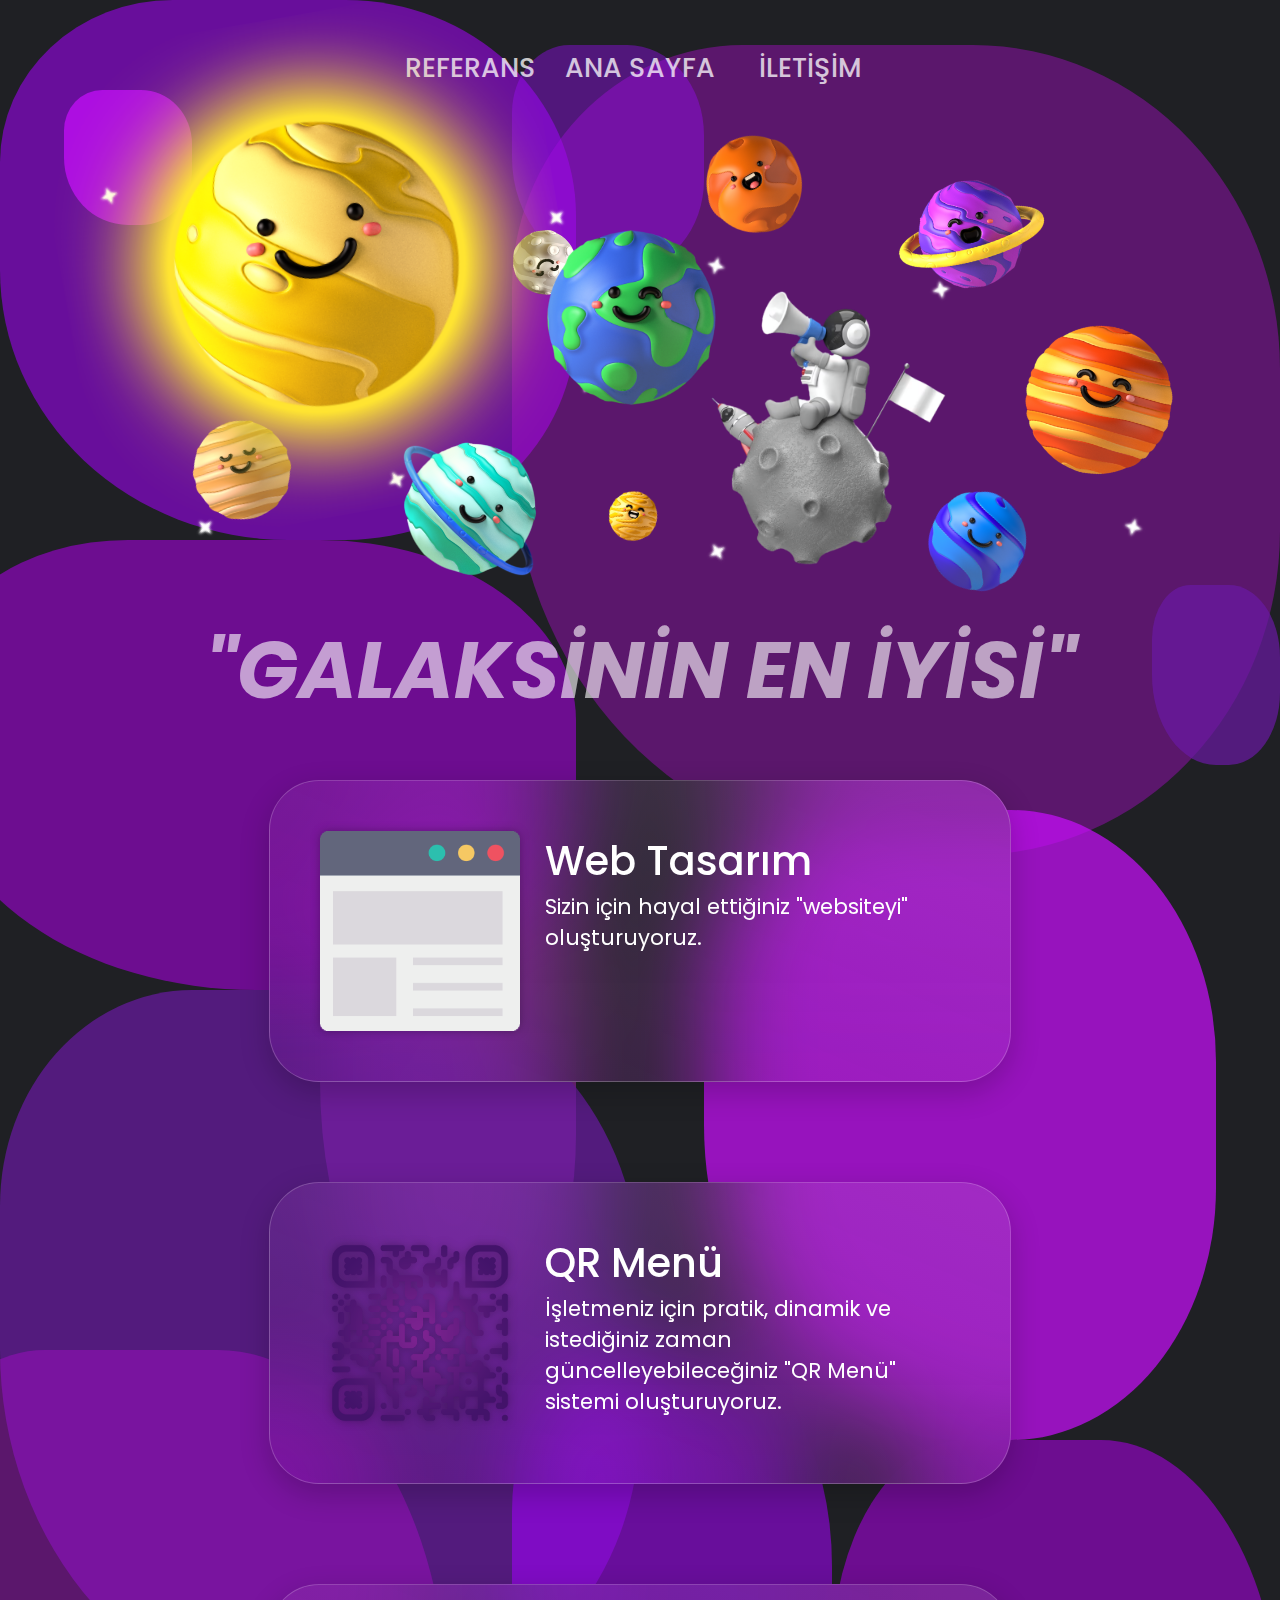
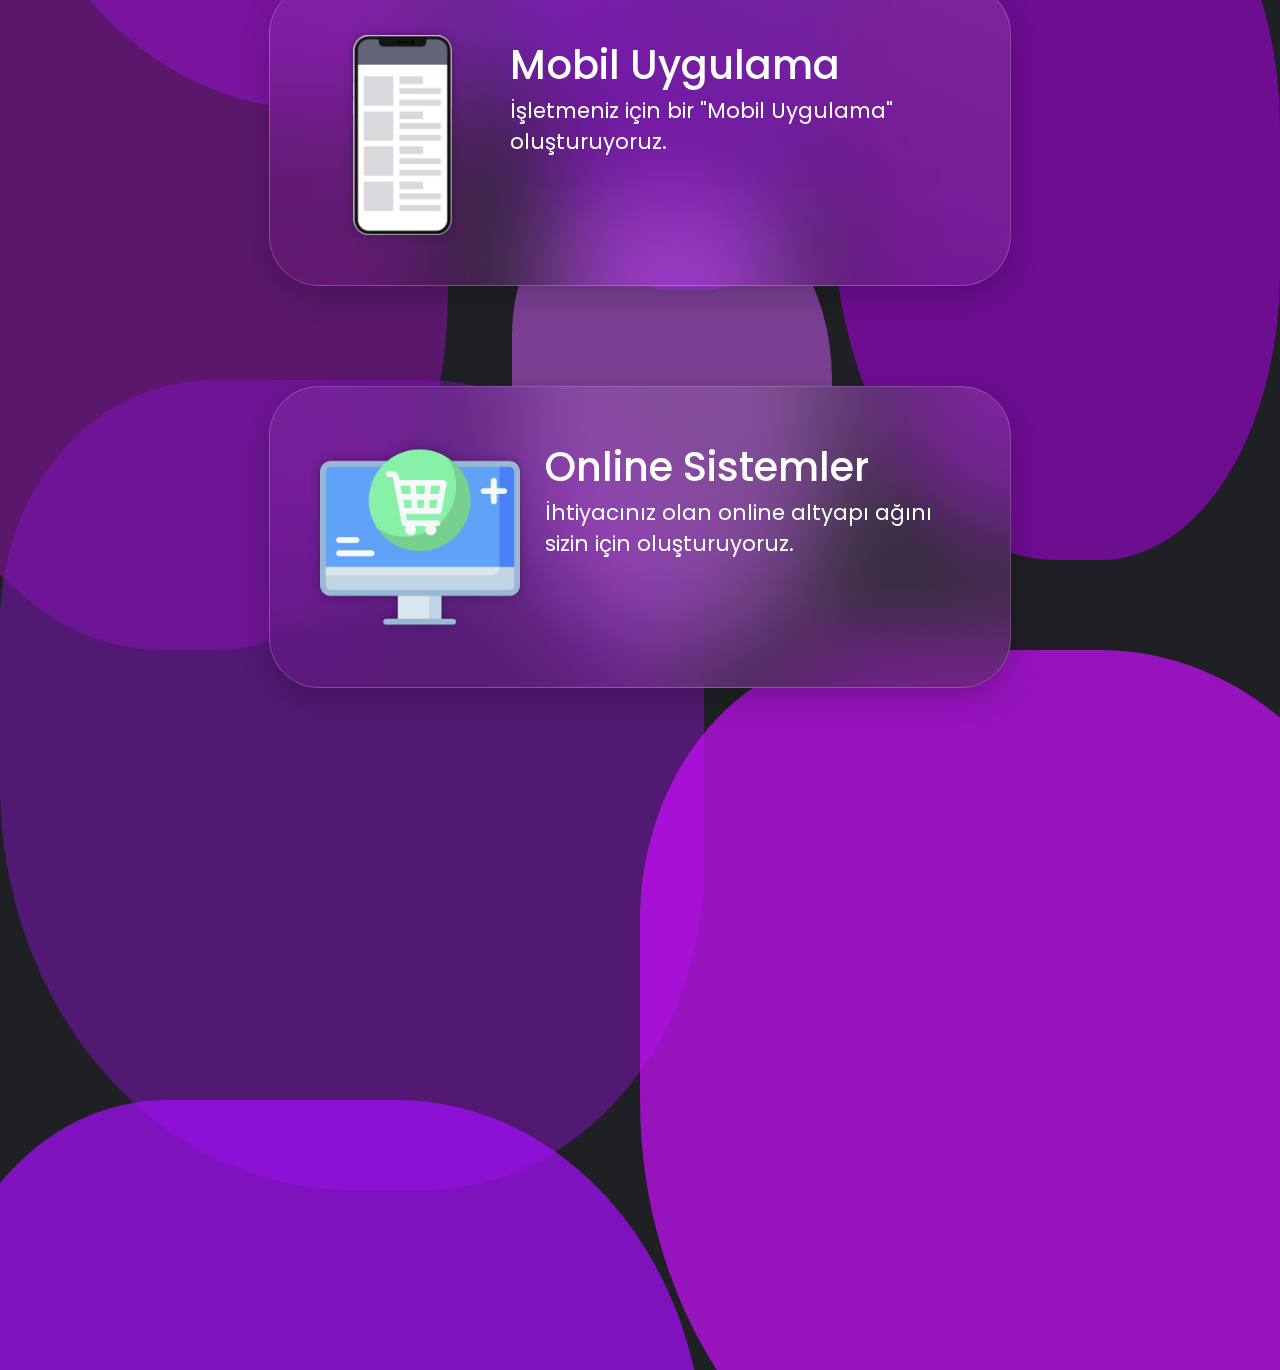
==== index.html @ faf0e765 "Enhance Responsive Windows" ====
<!DOCTYPE html>
<html lang="tr">
  <head>
    <meta charset="UTF-8" />
    <meta name="viewport" content="width=device-width, initial-scale=1.0" />
    <link rel="stylesheet" href="style.css" />

    <title>Kopernik Yazılım</title>
  </head>
  <body>
    <div class="blob-container index">
      <div class="blob-c">
        <div class="shape-blob one"></div>
        <div class="shape-blob two"></div>
        <div class="shape-blob three"></div>
        <div class="shape-blob four"></div>
        <div class="shape-blob five"></div>
        <div class="shape-blob six"></div>
        <div class="shape-blob seven"></div>
        <div class="shape-blob eight"></div>
        <div class="shape-blob nine"></div>
        <div class="shape-blob ten"></div>
        <div class="shape-blob eleven"></div>
        <div class="shape-blob twelve"></div>
        <div class="shape-blob thirteen"></div>
        <div class="shape-blob fourteen"></div>
        <div class="shape-blob fifteen"></div>
        <div class="shape-blob sixteen"></div>
      </div>
    </div>

    <div class="topbar">
      <a draggable="false" href="reference.html" class="topbaritem">Referans</a>
      <a draggable="false" href="index.html" class="topbaritem">Ana Sayfa</a>
      <a draggable="false" href="contact.html" class="topbaritem">İletişim</a>
    </div>
    <div id="planets" class="galaxy-container">
      <img
        class="planet star one"
        src="./public/planet_star.png"
        parallaxScroll="10"
      />
      <img
        class="planet star two"
        src="./public/planet_star.png"
        parallaxScroll="5"
      />
      <img
        class="planet star three"
        src="./public/planet_star.png"
        parallaxScroll="6"
      />
      <img
        class="planet star four"
        src="./public/planet_star.png"
        parallaxScroll="2"
      />
      <img
        class="planet star five"
        src="./public/planet_star.png"
        parallaxScroll="8"
      />
      <img
        class="planet star six"
        src="./public/planet_star.png"
        parallaxScroll="1"
      />
      <img
        class="planet star seven"
        src="./public/planet_star.png"
        parallaxScroll="0"
      />
      <img
        class="planet star eight"
        src="./public/planet_star.png"
        parallaxScroll="8"
      />
      <img
        class="planet star nine"
        src="./public/planet_star.png"
        parallaxScroll="2"
      />
      <img
        class="planet star ten"
        src="./public/planet_star.png"
        parallaxScroll="6"
      />

      <img
        class="planet jupiter"
        src="./public/planet_jupiter.png"
        parallaxScroll="3"
      />
      <img
        class="planet moon"
        src="./public/planet_moon.png"
        parallaxScroll="8"
      />
      <img
        class="planet mars"
        src="./public/planet_mars.png"
        parallaxScroll="4"
      />
      <img
        class="planet saturn"
        src="./public/planet_saturn.png"
        parallaxScroll="5"
      />
      <img
        class="planet uranus"
        src="./public/planet_uranus.png"
        parallaxScroll="9"
      />
      <img
        class="planet venus"
        src="./public/planet_venus.png"
        parallaxScroll="0"
      />
      <img
        class="planet neptune"
        src="./public/planet_neptune.png"
        parallaxScroll="3"
      />
      <img
        class="planet mercury"
        src="./public/planet_mercury.png"
        parallaxScroll="3"
      />
      <img
        class="planet earth"
        src="./public/planet_earth.png"
        parallaxScroll="6"
      />
      <img
        class="planet sun"
        src="./public/planet_sun.png"
        parallaxScroll="6"
      />
      <img
        class="planet astro"
        src="./public/planet_astro.png"
        parallaxScroll="1"
      />
    </div>
    <div class="motto">"GALAKSİNİN EN İYİSİ"</div>
    <div class="productbox">
      <div class="product">
        <div class="producticonbox">
          <img class="producticon" src="./public/product_website.png" />
        </div>
        <div class="productinfo">
          <div class="productname">Web Tasarım</div>
          <div class="productdesc">
            Sizin için hayal ettiğiniz "websiteyi" oluşturuyoruz.
          </div>
        </div>
      </div>
      <div class="product">
        <div class="producticonbox">
          <img class="producticon" src="./public/product_qr.png" />
        </div>
        <div class="productinfo">
          <div class="productname">QR Menü</div>
          <div class="productdesc">
            İşletmeniz için pratik, dinamik ve istediğiniz zaman
            güncelleyebileceğiniz "QR Menü" sistemi oluşturuyoruz.
          </div>
        </div>
      </div>
      <div class="product">
        <div class="producticonbox">
          <img class="producticon" src="./public/product_mobil.png" />
        </div>
        <div class="productinfo">
          <div class="productname">Mobil Uygulama</div>
          <div class="productdesc">
            İşletmeniz için bir "Mobil Uygulama" oluşturuyoruz.
          </div>
        </div>
      </div>
      <div class="product">
        <div class="producticonbox">
          <img class="producticon" src="./public/product_online.png" />
        </div>
        <div class="productinfo">
          <div class="productname">Online Sistemler</div>
          <div class="productdesc">
            İhtiyacınız olan online altyapı ağını sizin için oluşturuyoruz.
          </div>
        </div>
      </div>
    </div>
  </body>
  <script src="planets_parallax.js"></script>
</html>
---- style.css ----
@import url("https://fonts.googleapis.com/css2?family=Poppins:ital,wght@0,100;0,200;0,300;0,400;0,500;0,600;0,700;0,800;0,900;1,100;1,200;1,300;1,400;1,500;1,600;1,700;1,800;1,900&display=swap");

body {
  margin: 0;
  padding: 0;
  background: #1f2024;
  font-family: Poppins;
  color: white;
}

.blob-container {
  min-width: 100%;
  flex-direction: row;
  position: absolute;
  z-index: -1;
  overflow: hidden;
  height: 100vh;
  /* display: none; */
}

.blob-container.index {
  height: 330vh;
}

.blob-c {
  min-height: 100vh;
  overflow: visible;
  position: absolute;
  width: 100%;
  /* filter: blur(15px); */
}

.shape-blob {
  opacity: 0.7;
  position: absolute;
  border-radius: 40% 50% 30% 40%;
}

.shape-blob.one {
  background: #a600ffc7;
  height: 60%;
  width: 45%;
  left: 0%;
  top: 0px;
  transform: rotate(-180deg);
  animation: transform 8s ease-in-out infinite both alternate,
    movement_two 20s ease-in-out infinite both;
}

.shape-blob.two {
  background: #b32cc0c7;
  height: 60%;
  width: 20%;
  left: 25%;
  top: 90%;
  transform: rotate(-180deg);
  animation: transform 10s ease-in-out infinite both alternate,
    movement_two 10s ease-in-out infinite both;
}

.shape-blob.three {
  background: #ad0ccd9b;
  height: 90%;
  width: 60%;
  right: 0%;
  top: 5%;
  transform: rotate(-180deg);
  animation: transform 7s ease-in-out infinite both alternate,
    movement_two 23s ease-in-out infinite both;
}

.shape-blob.four {
  background: #8e06bf;
  height: 50%;
  width: 50%;
  left: -5%;
  top: 60%;
  transform: rotate(-180deg);
  animation: transform 17s ease-in-out infinite both alternate,
    movement_two 13s ease-in-out infinite both;
}

.shape-blob.five {
  background: #970bf49a;
  height: 25%;
  width: 15%;
  left: 40%;
  top: 5%;
  transform: rotate(-180deg);
  animation: transform 12s ease-in-out infinite both alternate,
    movement_two 13s ease-in-out infinite both;
}

.shape-blob.six {
  background: #cb0eff;
  height: 15%;
  width: 10%;
  left: 5%;
  top: 10%;
  transform: rotate(-180deg);
  animation: transform 5s ease-in-out infinite both alternate,
    movement_two 5s ease-in-out infinite both;
}

.shape-blob.seven {
  background: #6a19a4;
  height: 20%;
  width: 10%;
  right: 0%;
  top: 65%;
  transform: rotate(-180deg);
  animation: transform 6s ease-in-out infinite both alternate,
    movement_one 20s ease-in-out infinite both;
}

.shape-blob.eight {
  background: #cb0eff;
  height: 70%;
  width: 40%;
  right: 5%;
  top: 90%;
  transform: rotate(-180deg);
  animation: transform 15s ease-in-out infinite both alternate,
    movement_one 16s ease-in-out infinite both;
}

.shape-blob.nine {
  background: #6a19a4;
  height: 80%;
  width: 50%;
  left: 0%;
  top: 110%;
  transform: rotate(-180deg);
  animation: transform 14s ease-in-out infinite both alternate,
    movement_one 9s ease-in-out infinite both;
}

.shape-blob.ten {
  background: #a600ffc7;
  height: 60%;
  width: 25%;
  left: 40%;
  top: 150%;
  transform: rotate(-180deg);
  animation: transform 8s ease-in-out infinite both alternate,
    movement_one 11s ease-in-out infinite both;
}

.shape-blob.eleven {
  background: #ad0ccd9b;
  height: 100%;
  width: 45%;
  left: -10%;
  top: 150%;
  transform: rotate(-180deg);
  animation: transform 12s ease-in-out infinite both alternate,
    movement_one 20s ease-in-out infinite both;
}

.shape-blob.twelve {
  background: #8e06bf;
  height: 80%;
  width: 35%;
  right: 0%;
  top: 160%;
  transform: rotate(-180deg);
  animation: transform 20s ease-in-out infinite both alternate,
    movement_one 11s ease-in-out infinite both;
}

.shape-blob.thirteen {
  background: #7d15b5c7;
  height: 90%;
  width: 55%;
  left: 0%;
  top: 220%;
  transform: rotate(-180deg);
  animation: transform 7s ease-in-out infinite both alternate,
    movement_one 19s ease-in-out infinite both;
}

.shape-blob.fourteen {
  background: #bc56e4d3;
  height: 50%;
  width: 25%;
  left: 40%;
  top: 200%;
  transform: rotate(-180deg);
  animation: transform 15s ease-in-out infinite both alternate,
    movement_one 7s ease-in-out infinite both;
}

.shape-blob.fifteen {
  background: #cb0eff;
  height: 100%;
  width: 60%;
  left: 50%;
  top: 250%;
  transform: rotate(-180deg);
  animation: transform 5s ease-in-out infinite both alternate,
    movement_two 5s ease-in-out infinite both;
}

.shape-blob.sixteen {
  background: #a70eff;
  height: 100%;
  width: 60%;
  left: -5%;
  top: 300%;
  transform: rotate(-180deg);
  animation: transform 5s ease-in-out infinite both alternate,
    movement_two 5s ease-in-out infinite both;
}

@keyframes transform {
  0%,
  20% {
    border-radius: 37% 63% 51% 49% / 37% 35% 35% 63%;
  }
  40% {
    border-radius: 36% 64% 64% 36% / 64% 48% 52% 26%;
  }
  60% {
    border-radius: 37% 63% 51% 49% / 30% 30% 70% 73%;
  }
  80% {
    border-radius: 40% 60% 42% 58% / 51% 51% 49% 59%;
  }
  100% {
    border-radius: 33% 67% 70% 30% / 30% 40% 70% 70%;
  }
}

@keyframes movement_one {
  0%,
  100% {
    transform: none;
  }
  50% {
    transform: translate(25%, 10%) rotateY(10deg) scale(1);
  }
}

@keyframes movement_two {
  0%,
  500% {
    transform: none;
  }
  50% {
    transform: translate(25%, 10%) rotate(-200deg) scale(1.3);
  }
}

.topbar {
  display: flex;
  justify-content: center;
  align-items: center;
  height: 15vh;
  width: 100vw;
}

.topbaritem {
  text-align: center;
  width: 150px;
  margin: 0px 10px;
  font-size: 20pt;
  font-weight: 500;
  text-transform: uppercase;
  opacity: 0.75;
  transition: 0.2s ease-in-out;
  font-style: none;
  text-decoration: inherit;
  color: inherit;
  cursor: pointer;
  user-select: none;
}

.topbaritem:hover {
  opacity: 1;
  border-bottom: solid 5px white;
}

.motto {
  user-select: none;
  font-size: 60pt;
  font-weight: 700;
  font-style: italic;
  text-align: center;
  opacity: 0.6;
}

.galaxy-container {
  position: relative;
  min-width: 90vw;
  height: 475px;
}

.planet {
  position: absolute;
  height: 100px;
  width: auto;
  transition: 0.5s ease-in-out;
}

.planet.astro {
  height: 300px;
  left: 52.5%;
  top: 30%;
}

.planet.sun {
  height: 500px;
  left: 5%;
  top: -25%;
  transform: rotate(-10deg);
}

.planet.earth {
  height: 175px;
  left: 42.5%;
  top: 20%;
}

.planet.moon {
  height: 65px;
  left: 40%;
  top: 20%;
  transform: rotate(-200deg);
}

.planet.mars {
  height: 100px;
  left: 55%;
  top: 0%;
  transform: rotate(-30deg);
}

.planet.saturn {
  height: 150px;
  left: 70%;
  top: 5%;
  transform: rotate(-15deg);
}

.planet.neptune {
  height: 100px;
  left: 72.5%;
  top: 75%;
  transform: rotate(30deg);
}

.planet.uranus {
  height: 175px;
  left: 30%;
  top: 60%;
  transform: rotate(45deg);
}

.planet.jupiter {
  height: 150px;
  left: 80%;
  top: 40%;
  transform: rotate(15deg);
}

.planet.venus {
  height: 50px;
  left: 47.5%;
  top: 75%;
  transform: rotate(15deg);
}

.planet.mercury {
  height: 100px;
  left: 15%;
  top: 60%;
  transform: rotate(-15deg);
}

.planet.star.one {
  transform: rotate(15deg);
  height: 25px;
  left: 55%;
  top: 25%;
}
.planet.star.two {
  transform: rotate(30deg);
  height: 25px;
  left: 45%;
  top: 50%;
}

.planet.star.three {
  transform: rotate(45deg);
  height: 25px;
  left: 42.5%;
  top: 15%;
}

.planet.star.four {
  transform: rotate(60deg);
  height: 25px;
  left: 30%;
  top: 70%;
}

.planet.star.five {
  transform: rotate(75deg);
  height: 25px;
  left: 32.5%;
  top: 40%;
}

.planet.star.six {
  transform: rotate(80deg);
  height: 25px;
  left: 72.5%;
  top: 30%;
}

.planet.star.seven {
  transform: rotate(105deg);
  height: 25px;
  left: 87.5%;
  top: 80%;
}

.planet.star.eight {
  transform: rotate(160deg);
  height: 25px;
  left: 7.5%;
  top: 10%;
}

.planet.star.nine {
  transform: rotate(135deg);
  height: 25px;
  left: 15%;
  top: 80%;
}

.planet.star.ten {
  transform: rotate(150deg);
  height: 25px;
  left: 55%;
  top: 85%;
}

.productbox {
  display: flex;
  flex-direction: column;
  align-items: center;
}

.product {
  display: flex;
  margin: 50px 0px;
  height: 10%;
  width: 50%;
  backdrop-filter: blur(50px);
  padding: 50px;
  border-radius: 50px;
  background-image: linear-gradient(
    to bottom left,
    rgba(255, 255, 255, 0.1),
    rgba(172, 15, 196, 0.05)
  );
  border: 1px solid rgba(255, 255, 255, 0.2);
  box-shadow: 0px 10px 30px rgba(0, 0, 0, 0.2);
}

.producticonbox {
  height: 200px;
  width: 200px;
  display: flex;
  justify-content: center;
  align-items: center;
  margin-right: 25px;
}

.producticon {
  height: 200px;
  filter: drop-shadow(0px 0px 5px rgba(0, 0, 0, 0.3));
  pointer-events: none;
}

.productname {
  font-size: 40px;
  font-weight: 500;
}

.productdesc {
  font-size: 16pt;
}

.cards {
  border-radius: 15px;
  display: flex;
  text-align: left;
  transform-origin: 50% 50%;
  transform-style: preserve-3d;
  transform: rotateX(11deg) rotateY(16.5deg);
  justify-content: space-evenly;
  width: 100vw;
  flex-wrap: wrap;
}

.cardouter {
  backdrop-filter: blur(50px);
  padding: 25px;
  border-radius: 50px;
  background-image: linear-gradient(
    to bottom left,
    rgba(255, 255, 255, 0.1),
    rgba(172, 15, 196, 0.05)
  );
  border: 1px solid rgba(255, 255, 255, 0.2);
  box-shadow: 0px 10px 30px rgba(0, 0, 0, 0.2);
  margin: 20px 50px;
}

.card {
  border-radius: 15px;
  box-shadow: 5px 5px 20px -5px rgba(0, 0, 0, 0.6);
  display: inline-block;
  height: 250px;
  overflow: hidden;
  perspective: 1200px;
  position: relative;
  transform-style: preserve-3d;
  transform: translatez(35px);
  transition: transform 200ms ease-out;
  width: 175px;
  text-align: center;
  user-select: none;
  &:not(:last-child) {
    margin-right: 30px;
  }
}

.card__img {
  position: relative;
  height: 125px;
  top: 25%;
  filter: drop-shadow(0px 0px 5px rgba(0, 0, 0, 0.3));
  z-index: 1;
  pointer-events: none;
}

.card__bg {
  position: absolute;
  object-fit: contain;
  height: 250px;
  width: 175px;
  height: auto;
  z-index: 0;
  left: 0px;
  top: 0px;
  filter: blur(5px);
}

.card__text {
  align-items: center;
  background: linear-gradient(
    to bottom,
    rgba(0, 0, 0, 0) 0%,
    rgba(0, 0, 0, 0.55) 100%
  );
  bottom: 0;
  display: flex;
  flex-direction: column;
  height: 70px;
  justify-content: center;
  position: absolute;
  width: 100%;
  z-index: 2;
}

.card__title {
  color: #fff;
  font-size: 18px;
  font-weight: 700;
  padding: 0 10px;
  margin-bottom: 3px;
}

.contactbox {
  display: flex;
  width: 98.9vw;
  flex-direction: row;
  justify-content: space-evenly;
  position: relative;
  margin-top: 10%;
}

.contactcard {
  backdrop-filter: blur(50px);
  padding: 50px;
  border-radius: 50px;
  background-image: linear-gradient(
    to bottom left,
    rgba(255, 255, 255, 0.1),
    rgba(172, 15, 196, 0.05)
  );
  border: 1px solid rgba(255, 255, 255, 0.2);
  box-shadow: 0px 10px 30px rgba(0, 0, 0, 0.2);
  width: 20%;
  height: 200px;
  text-decoration: none;
  color: white;
  text-align: center;
  display: flex;
  flex-direction: column;
  justify-content: center;
  align-items: center;
  cursor: pointer;
}

.contactico {
  width: 100px;
  pointer-events: none;
}

.contactheader {
  font-size: 24pt;
}

@media only screen and (max-width: 320px) {
  .topbaritem {
    font-size: 12pt;
    margin: 0px;
  }

  .motto {
    font-size: 20pt;
  }

  .product {
    flex-direction: column;
    justify-content: center;
    align-items: center;
    text-align: center;
  }

  .producticonbox {
    margin: 10px 0px;
  }

  .productname {
    font-size: 28pt;
  }

  .productdesc {
    font-size: 12pt;
  }

  .cardouter {
    margin: 10px;
  }

  .card {
    width: 175px;
    height: 250px;
  }

  .contactbox {
    flex-direction: column;
    justify-content: center;
    align-items: center;
  }

  .contactcard {
    margin: 25px;
    width: 175px;
    height: 175px;
  }
}

@media only screen and (max-width: 768px) {
  .planet {
    display: none;
  }

  .blob-container.index {
    height: 365vh;
  }

  .blob-container.reference {
    height: 130vh;
  }

  .topbaritem {
    font-size: 14pt;
    margin: 0px;
  }

  .motto {
    font-size: 24pt;
  }

  .product {
    display: flex;
    flex-direction: column;
    text-align: center;
    line-height: 40px;
  }

  .producticonbox,
  .contactico {
    margin-bottom: 25px;
  }

  .productname,
  .contactheader {
    margin-bottom: 10px;
    font-size: 28pt;
  }

  .contactbox {
    flex-direction: column;
    align-items: center;
    margin-top: 5%;
  }

  .contactcard {
    width: 200px;
    height: 200px;
    margin: 20px 0px;
  }
}
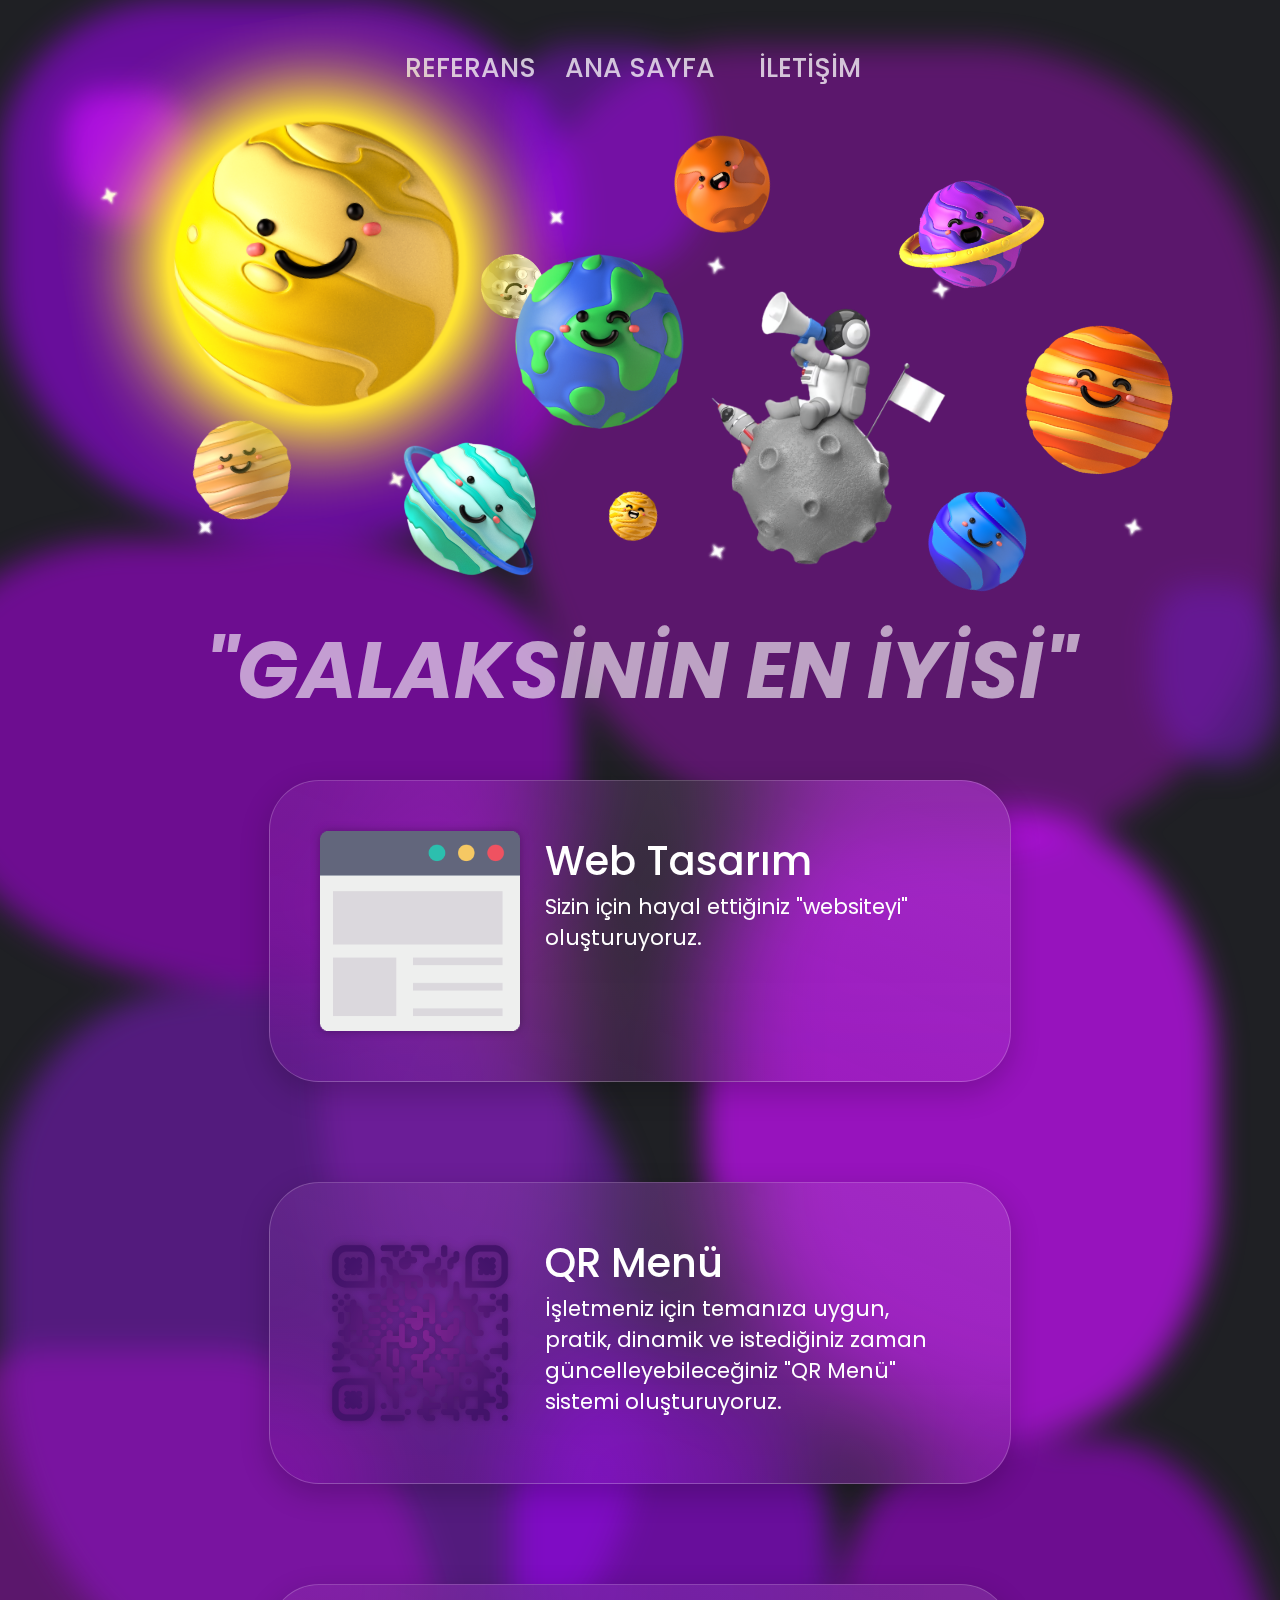
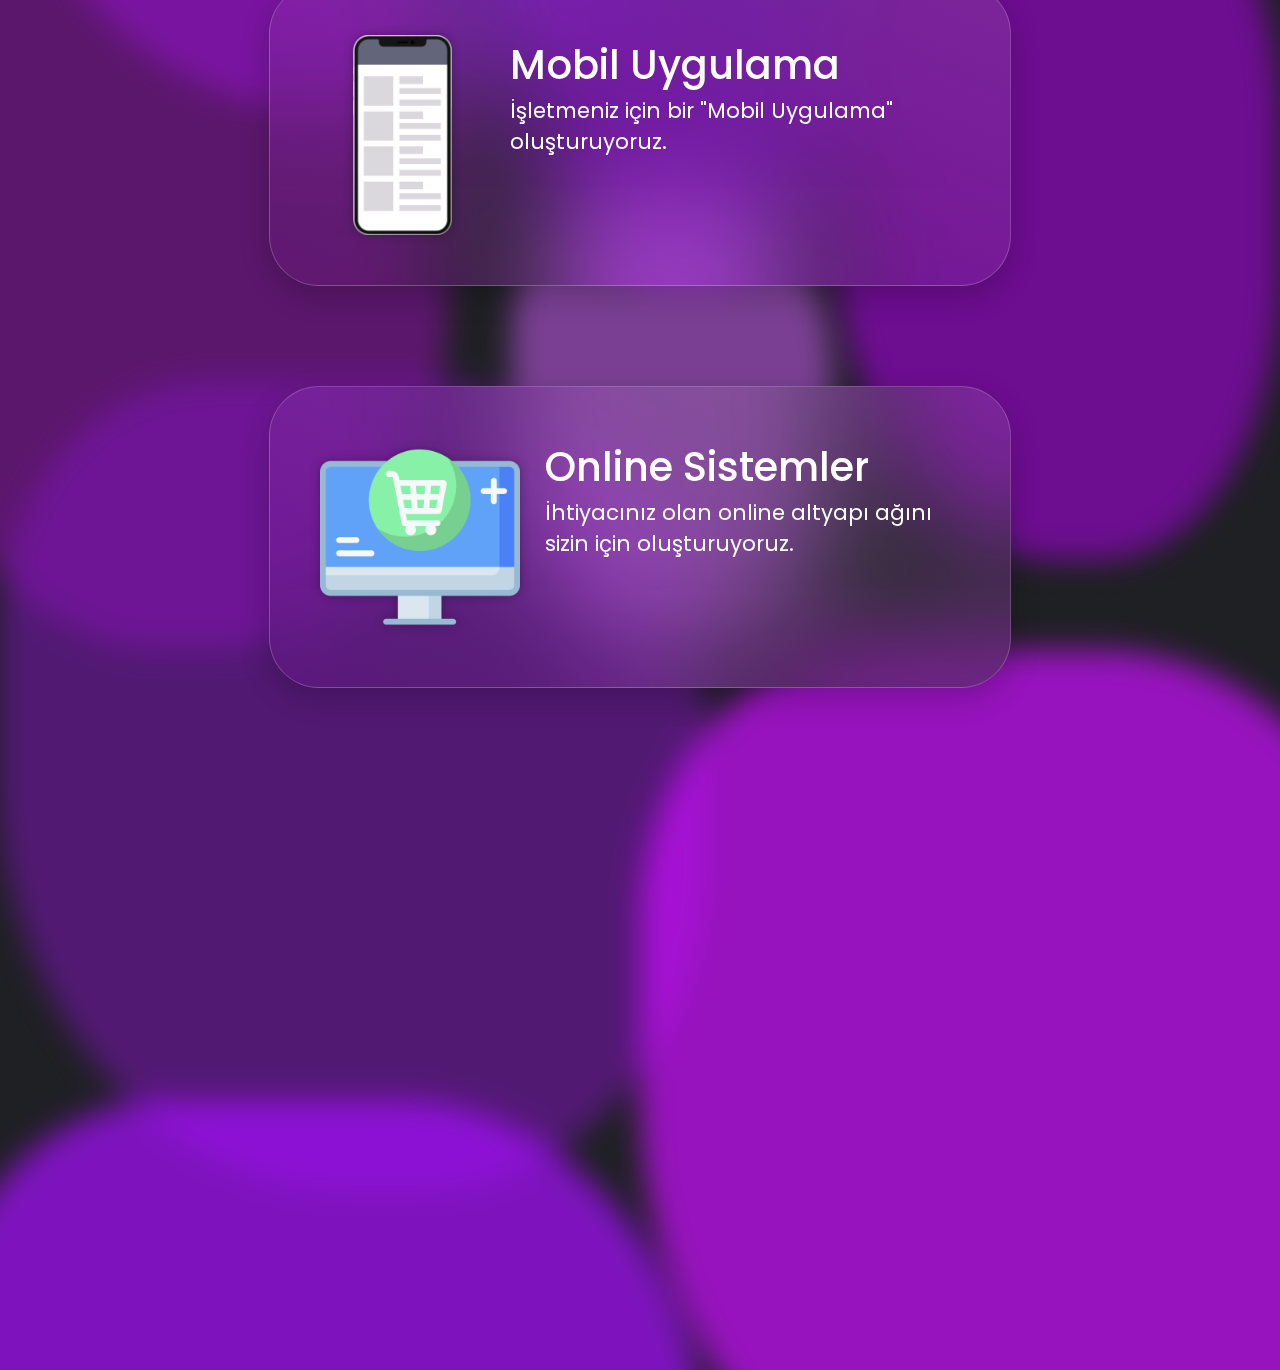
==== commit dacee060: "enhance responsive compatibleness" ====
--- a/index.html
+++ b/index.html
@@ -162,7 +162,7 @@
         <div class="productinfo">
           <div class="productname">QR Menü</div>
           <div class="productdesc">
-            İşletmeniz için pratik, dinamik ve istediğiniz zaman
+            İşletmeniz için temanıza uygun, pratik, dinamik ve istediğiniz zaman
             güncelleyebileceğiniz "QR Menü" sistemi oluşturuyoruz.
           </div>
         </div>
--- a/style.css
+++ b/style.css
@@ -1,4 +1,8 @@
 @import url("https://fonts.googleapis.com/css2?family=Poppins:ital,wght@0,100;0,200;0,300;0,400;0,500;0,600;0,700;0,800;0,900;1,100;1,200;1,300;1,400;1,500;1,600;1,700;1,800;1,900&display=swap");
+
+* {
+  max-width: 1466.4px;
+}
 
 body {
   margin: 0;
@@ -27,7 +31,7 @@
   overflow: visible;
   position: absolute;
   width: 100%;
-  /* filter: blur(15px); */
+  filter: blur(15px);
 }
 
 .shape-blob {
@@ -317,20 +321,20 @@
 
 .planet.earth {
   height: 175px;
-  left: 42.5%;
-  top: 20%;
+  left: 40%;
+  top: 25%;
 }
 
 .planet.moon {
   height: 65px;
-  left: 40%;
-  top: 20%;
+  left: 37.5%;
+  top: 25%;
   transform: rotate(-200deg);
 }
 
 .planet.mars {
   height: 100px;
-  left: 55%;
+  left: 52.5%;
   top: 0%;
   transform: rotate(-30deg);
 }
@@ -455,7 +459,6 @@
 .product {
   display: flex;
   margin: 50px 0px;
-  height: 10%;
   width: 50%;
   backdrop-filter: blur(50px);
   padding: 50px;
@@ -702,18 +705,22 @@
     display: flex;
     flex-direction: column;
     text-align: center;
-    line-height: 40px;
   }
 
   .producticonbox,
   .contactico {
-    margin-bottom: 25px;
+    margin-bottom: 10px;
   }
 
   .productname,
   .contactheader {
-    margin-bottom: 10px;
-    font-size: 28pt;
+    margin-bottom: 5px;
+    font-size: 24pt;
+    line-height: 40px;
+  }
+
+  .productdesc {
+    font-size: 14pt;
   }
 
   .contactbox {
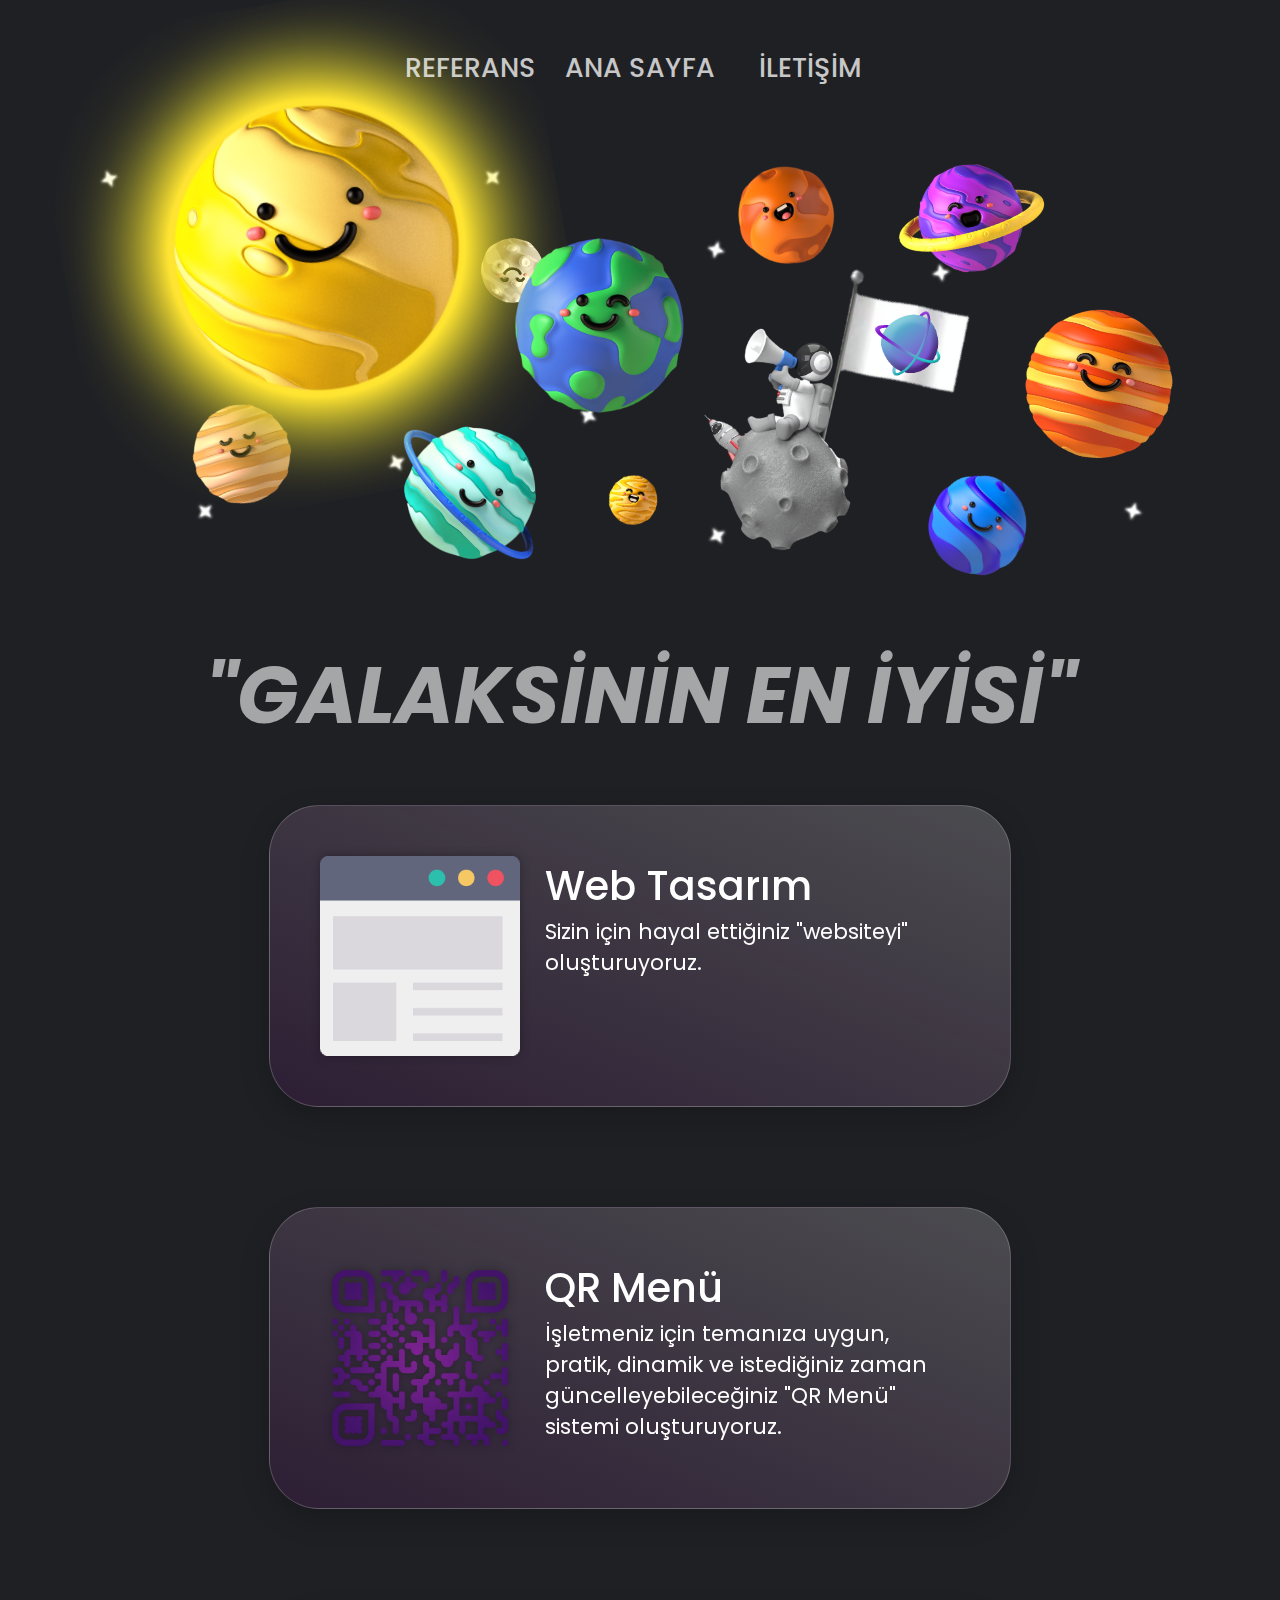
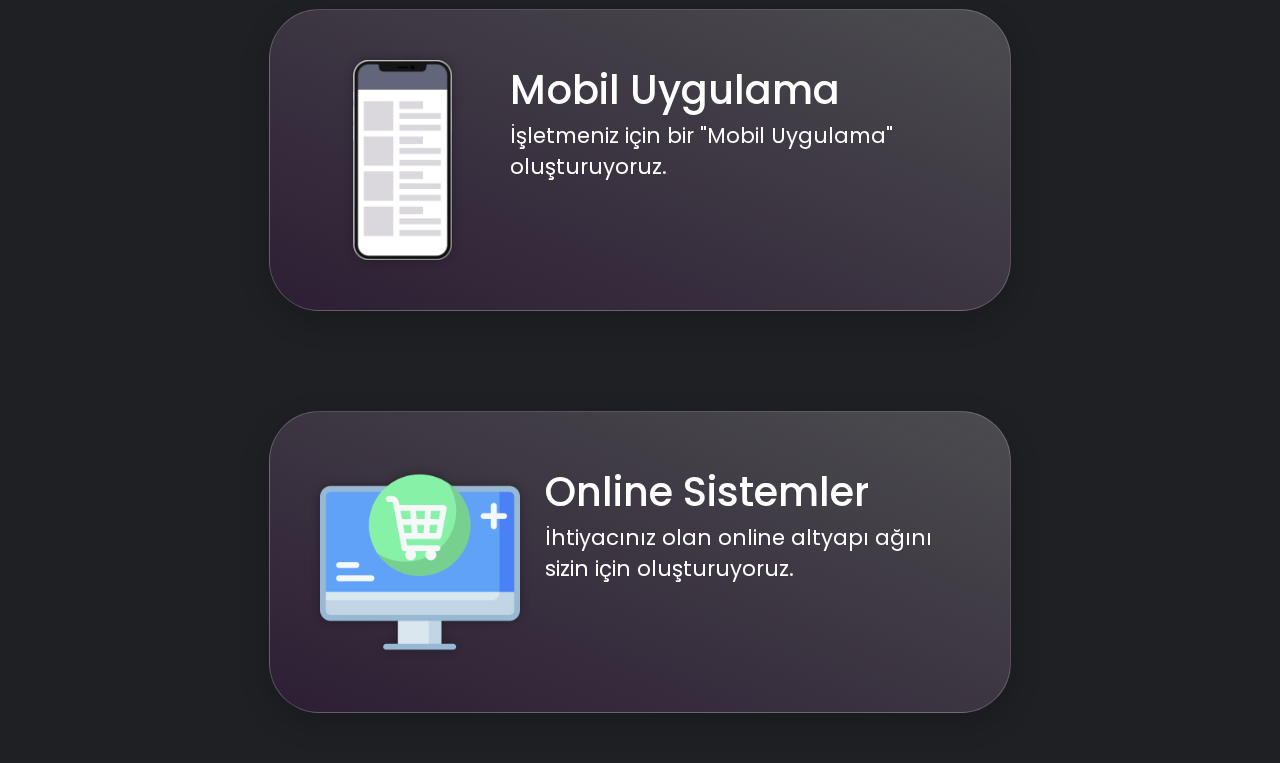
==== commit 26149f4a: "Add jiggle" ====
--- a/index.html
+++ b/index.html
@@ -8,27 +8,6 @@
     <title>Kopernik Yazılım</title>
   </head>
   <body>
-    <div class="blob-container index">
-      <div class="blob-c">
-        <div class="shape-blob one"></div>
-        <div class="shape-blob two"></div>
-        <div class="shape-blob three"></div>
-        <div class="shape-blob four"></div>
-        <div class="shape-blob five"></div>
-        <div class="shape-blob six"></div>
-        <div class="shape-blob seven"></div>
-        <div class="shape-blob eight"></div>
-        <div class="shape-blob nine"></div>
-        <div class="shape-blob ten"></div>
-        <div class="shape-blob eleven"></div>
-        <div class="shape-blob twelve"></div>
-        <div class="shape-blob thirteen"></div>
-        <div class="shape-blob fourteen"></div>
-        <div class="shape-blob fifteen"></div>
-        <div class="shape-blob sixteen"></div>
-      </div>
-    </div>
-
     <div class="topbar">
       <a draggable="false" href="reference.html" class="topbaritem">Referans</a>
       <a draggable="false" href="index.html" class="topbaritem">Ana Sayfa</a>
@@ -38,109 +17,130 @@
       <img
         class="planet star one"
         src="./public/planet_star.png"
-        parallaxScroll="10"
-      />
+        parallaxScroll="1"
+        jiggleAmount="2"
+        />
       <img
         class="planet star two"
         src="./public/planet_star.png"
-        parallaxScroll="5"
-      />
+        parallaxScroll="2"
+        jiggleAmount="2"
+        />
       <img
         class="planet star three"
         src="./public/planet_star.png"
-        parallaxScroll="6"
-      />
+        parallaxScroll="3"
+        jiggleAmount="2"
+        />
       <img
         class="planet star four"
         src="./public/planet_star.png"
-        parallaxScroll="2"
-      />
+        parallaxScroll="4"
+        jiggleAmount="2"
+        />
       <img
         class="planet star five"
         src="./public/planet_star.png"
-        parallaxScroll="8"
-      />
+        parallaxScroll="5"
+        jiggleAmount="2"
+        />
       <img
         class="planet star six"
         src="./public/planet_star.png"
-        parallaxScroll="1"
-      />
+        parallaxScroll="6"
+        jiggleAmount="2"
+        />
       <img
         class="planet star seven"
         src="./public/planet_star.png"
-        parallaxScroll="0"
-      />
+        parallaxScroll="7"
+        jiggleAmount="2"
+        />
       <img
         class="planet star eight"
         src="./public/planet_star.png"
         parallaxScroll="8"
-      />
+        jiggleAmount="2"
+        />
       <img
         class="planet star nine"
         src="./public/planet_star.png"
-        parallaxScroll="2"
-      />
+        parallaxScroll="9"
+        jiggleAmount="2"
+        />
       <img
         class="planet star ten"
         src="./public/planet_star.png"
-        parallaxScroll="6"
-      />
+        parallaxScroll="10"
+        jiggleAmount="2"
+        />
 
       <img
         class="planet jupiter"
         src="./public/planet_jupiter.png"
-        parallaxScroll="3"
-      />
+        parallaxScroll="11"
+        jiggleAmount="2"
+        />
+      <img
+        class="planet mars"
+        src="./public/planet_mars.png"
+        parallaxScroll="12"
+        jiggleAmount="2"
+        />
+      <img
+        class="planet saturn"
+        src="./public/planet_saturn.png"
+        parallaxScroll="13"
+        jiggleAmount="2"
+        />
+      <img
+        class="planet uranus"
+        src="./public/planet_uranus.png"
+        parallaxScroll="14"
+        jiggleAmount="2"
+        />
+      <img
+        class="planet venus"
+        src="./public/planet_venus.png"
+        parallaxScroll="15"
+        jiggleAmount="2"
+        />
+      <img
+        class="planet neptune"
+        src="./public/planet_neptune.png"
+        parallaxScroll="16"
+        jiggleAmount="2"
+        />
+      <img
+        class="planet mercury"
+        src="./public/planet_mercury.png"
+        parallaxScroll="17"
+        jiggleAmount="2"
+        />
       <img
         class="planet moon"
         src="./public/planet_moon.png"
-        parallaxScroll="8"
-      />
-      <img
-        class="planet mars"
-        src="./public/planet_mars.png"
-        parallaxScroll="4"
-      />
-      <img
-        class="planet saturn"
-        src="./public/planet_saturn.png"
-        parallaxScroll="5"
-      />
-      <img
-        class="planet uranus"
-        src="./public/planet_uranus.png"
-        parallaxScroll="9"
-      />
-      <img
-        class="planet venus"
-        src="./public/planet_venus.png"
-        parallaxScroll="0"
-      />
-      <img
-        class="planet neptune"
-        src="./public/planet_neptune.png"
-        parallaxScroll="3"
-      />
-      <img
-        class="planet mercury"
-        src="./public/planet_mercury.png"
-        parallaxScroll="3"
-      />
+        parallaxScroll="27.5"
+        jiggleAmount="2"
+        />
       <img
         class="planet earth"
         src="./public/planet_earth.png"
-        parallaxScroll="6"
-      />
+        parallaxScroll="30"
+        jiggleAmount="2"
+        />
       <img
         class="planet sun"
         src="./public/planet_sun.png"
-        parallaxScroll="6"
-      />
+        parallaxScroll="25"
+        jiggleAmount="2"
+        />
       <img
         class="planet astro"
         src="./public/planet_astro.png"
-        parallaxScroll="1"
-      />
+        parallaxScroll="35"
+        jiggleAmount="2"
+        />
     </div>
     <div class="motto">"GALAKSİNİN EN İYİSİ"</div>
     <div class="productbox">
--- a/style.css
+++ b/style.css
@@ -10,249 +10,7 @@
   background: #1f2024;
   font-family: Poppins;
   color: white;
-}
-
-.blob-container {
-  min-width: 100%;
-  flex-direction: row;
-  position: absolute;
-  z-index: -1;
-  overflow: hidden;
-  height: 100vh;
-  /* display: none; */
-}
-
-.blob-container.index {
-  height: 330vh;
-}
-
-.blob-c {
-  min-height: 100vh;
-  overflow: visible;
-  position: absolute;
-  width: 100%;
-  filter: blur(15px);
-}
-
-.shape-blob {
-  opacity: 0.7;
-  position: absolute;
-  border-radius: 40% 50% 30% 40%;
-}
-
-.shape-blob.one {
-  background: #a600ffc7;
-  height: 60%;
-  width: 45%;
-  left: 0%;
-  top: 0px;
-  transform: rotate(-180deg);
-  animation: transform 8s ease-in-out infinite both alternate,
-    movement_two 20s ease-in-out infinite both;
-}
-
-.shape-blob.two {
-  background: #b32cc0c7;
-  height: 60%;
-  width: 20%;
-  left: 25%;
-  top: 90%;
-  transform: rotate(-180deg);
-  animation: transform 10s ease-in-out infinite both alternate,
-    movement_two 10s ease-in-out infinite both;
-}
-
-.shape-blob.three {
-  background: #ad0ccd9b;
-  height: 90%;
-  width: 60%;
-  right: 0%;
-  top: 5%;
-  transform: rotate(-180deg);
-  animation: transform 7s ease-in-out infinite both alternate,
-    movement_two 23s ease-in-out infinite both;
-}
-
-.shape-blob.four {
-  background: #8e06bf;
-  height: 50%;
-  width: 50%;
-  left: -5%;
-  top: 60%;
-  transform: rotate(-180deg);
-  animation: transform 17s ease-in-out infinite both alternate,
-    movement_two 13s ease-in-out infinite both;
-}
-
-.shape-blob.five {
-  background: #970bf49a;
-  height: 25%;
-  width: 15%;
-  left: 40%;
-  top: 5%;
-  transform: rotate(-180deg);
-  animation: transform 12s ease-in-out infinite both alternate,
-    movement_two 13s ease-in-out infinite both;
-}
-
-.shape-blob.six {
-  background: #cb0eff;
-  height: 15%;
-  width: 10%;
-  left: 5%;
-  top: 10%;
-  transform: rotate(-180deg);
-  animation: transform 5s ease-in-out infinite both alternate,
-    movement_two 5s ease-in-out infinite both;
-}
-
-.shape-blob.seven {
-  background: #6a19a4;
-  height: 20%;
-  width: 10%;
-  right: 0%;
-  top: 65%;
-  transform: rotate(-180deg);
-  animation: transform 6s ease-in-out infinite both alternate,
-    movement_one 20s ease-in-out infinite both;
-}
-
-.shape-blob.eight {
-  background: #cb0eff;
-  height: 70%;
-  width: 40%;
-  right: 5%;
-  top: 90%;
-  transform: rotate(-180deg);
-  animation: transform 15s ease-in-out infinite both alternate,
-    movement_one 16s ease-in-out infinite both;
-}
-
-.shape-blob.nine {
-  background: #6a19a4;
-  height: 80%;
-  width: 50%;
-  left: 0%;
-  top: 110%;
-  transform: rotate(-180deg);
-  animation: transform 14s ease-in-out infinite both alternate,
-    movement_one 9s ease-in-out infinite both;
-}
-
-.shape-blob.ten {
-  background: #a600ffc7;
-  height: 60%;
-  width: 25%;
-  left: 40%;
-  top: 150%;
-  transform: rotate(-180deg);
-  animation: transform 8s ease-in-out infinite both alternate,
-    movement_one 11s ease-in-out infinite both;
-}
-
-.shape-blob.eleven {
-  background: #ad0ccd9b;
-  height: 100%;
-  width: 45%;
-  left: -10%;
-  top: 150%;
-  transform: rotate(-180deg);
-  animation: transform 12s ease-in-out infinite both alternate,
-    movement_one 20s ease-in-out infinite both;
-}
-
-.shape-blob.twelve {
-  background: #8e06bf;
-  height: 80%;
-  width: 35%;
-  right: 0%;
-  top: 160%;
-  transform: rotate(-180deg);
-  animation: transform 20s ease-in-out infinite both alternate,
-    movement_one 11s ease-in-out infinite both;
-}
-
-.shape-blob.thirteen {
-  background: #7d15b5c7;
-  height: 90%;
-  width: 55%;
-  left: 0%;
-  top: 220%;
-  transform: rotate(-180deg);
-  animation: transform 7s ease-in-out infinite both alternate,
-    movement_one 19s ease-in-out infinite both;
-}
-
-.shape-blob.fourteen {
-  background: #bc56e4d3;
-  height: 50%;
-  width: 25%;
-  left: 40%;
-  top: 200%;
-  transform: rotate(-180deg);
-  animation: transform 15s ease-in-out infinite both alternate,
-    movement_one 7s ease-in-out infinite both;
-}
-
-.shape-blob.fifteen {
-  background: #cb0eff;
-  height: 100%;
-  width: 60%;
-  left: 50%;
-  top: 250%;
-  transform: rotate(-180deg);
-  animation: transform 5s ease-in-out infinite both alternate,
-    movement_two 5s ease-in-out infinite both;
-}
-
-.shape-blob.sixteen {
-  background: #a70eff;
-  height: 100%;
-  width: 60%;
-  left: -5%;
-  top: 300%;
-  transform: rotate(-180deg);
-  animation: transform 5s ease-in-out infinite both alternate,
-    movement_two 5s ease-in-out infinite both;
-}
-
-@keyframes transform {
-  0%,
-  20% {
-    border-radius: 37% 63% 51% 49% / 37% 35% 35% 63%;
-  }
-  40% {
-    border-radius: 36% 64% 64% 36% / 64% 48% 52% 26%;
-  }
-  60% {
-    border-radius: 37% 63% 51% 49% / 30% 30% 70% 73%;
-  }
-  80% {
-    border-radius: 40% 60% 42% 58% / 51% 51% 49% 59%;
-  }
-  100% {
-    border-radius: 33% 67% 70% 30% / 30% 40% 70% 70%;
-  }
-}
-
-@keyframes movement_one {
-  0%,
-  100% {
-    transform: none;
-  }
-  50% {
-    transform: translate(25%, 10%) rotateY(10deg) scale(1);
-  }
-}
-
-@keyframes movement_two {
-  0%,
-  500% {
-    transform: none;
-  }
-  50% {
-    transform: translate(25%, 10%) rotate(-200deg) scale(1.3);
-  }
+  overflow-x: hidden;
 }
 
 .topbar {
@@ -261,6 +19,7 @@
   align-items: center;
   height: 15vh;
   width: 100vw;
+  z-index: 10;
 }
 
 .topbaritem {
@@ -285,6 +44,7 @@
 }
 
 .motto {
+  margin-top: 500px;
   user-select: none;
   font-size: 60pt;
   font-weight: 700;
@@ -294,90 +54,97 @@
 }
 
 .galaxy-container {
-  position: relative;
-  min-width: 90vw;
+  position: absolute;
+  width: 100%;
   height: 475px;
+  z-index: -1;
+  top: 0%;
 }
 
 .planet {
   position: absolute;
   height: 100px;
   width: auto;
-  transition: 0.5s ease-in-out;
+  transition: 1s ease-in-out;
+  z-index: -1;
 }
 
 .planet.astro {
   height: 300px;
   left: 52.5%;
-  top: 30%;
+  top: 55%;
+  transition: 1s ease-out;
 }
 
 .planet.sun {
   height: 500px;
   left: 5%;
-  top: -25%;
+  top: 0%;
   transform: rotate(-10deg);
+  transition: 1.5s ease-in-out;
 }
 
 .planet.earth {
   height: 175px;
   left: 40%;
-  top: 25%;
+  top: 50%;
+  transition: 1.25s ease-out;
 }
 
 .planet.moon {
   height: 65px;
   left: 37.5%;
-  top: 25%;
-  transform: rotate(-200deg);
+  top: 50%;
+  transform: rotate(-180deg);
+  transition: 1.1s ease-out;
 }
 
 .planet.mars {
   height: 100px;
-  left: 52.5%;
-  top: 0%;
+  left: 57.5%;
+  top: 35%;
   transform: rotate(-30deg);
 }
 
 .planet.saturn {
   height: 150px;
   left: 70%;
-  top: 5%;
+  top: 30%;
   transform: rotate(-15deg);
 }
 
 .planet.neptune {
   height: 100px;
   left: 72.5%;
-  top: 75%;
+  top: 100%;
   transform: rotate(30deg);
 }
 
 .planet.uranus {
   height: 175px;
   left: 30%;
-  top: 60%;
+  top: 85%;
   transform: rotate(45deg);
 }
 
 .planet.jupiter {
   height: 150px;
   left: 80%;
-  top: 40%;
+  top: 65%;
   transform: rotate(15deg);
 }
 
 .planet.venus {
   height: 50px;
   left: 47.5%;
-  top: 75%;
+  top: 100%;
   transform: rotate(15deg);
 }
 
 .planet.mercury {
   height: 100px;
   left: 15%;
-  top: 60%;
+  top: 85%;
   transform: rotate(-15deg);
 }
 
@@ -385,88 +152,89 @@
   transform: rotate(15deg);
   height: 25px;
   left: 55%;
-  top: 25%;
+  top: 50%;
 }
 .planet.star.two {
   transform: rotate(30deg);
   height: 25px;
   left: 45%;
-  top: 50%;
+  top: 85%;
 }
 
 .planet.star.three {
   transform: rotate(45deg);
   height: 25px;
-  left: 42.5%;
-  top: 15%;
+  left: 37.5%;
+  top: 35%;
 }
 
 .planet.star.four {
   transform: rotate(60deg);
   height: 25px;
   left: 30%;
-  top: 70%;
+  top: 95%;
 }
 
 .planet.star.five {
   transform: rotate(75deg);
   height: 25px;
   left: 32.5%;
-  top: 40%;
+  top: 65%;
 }
 
 .planet.star.six {
   transform: rotate(80deg);
   height: 25px;
   left: 72.5%;
-  top: 30%;
+  top: 55%;
 }
 
 .planet.star.seven {
   transform: rotate(105deg);
   height: 25px;
   left: 87.5%;
-  top: 80%;
+  top: 105%;
 }
 
 .planet.star.eight {
   transform: rotate(160deg);
   height: 25px;
   left: 7.5%;
-  top: 10%;
+  top: 35%;
 }
 
 .planet.star.nine {
   transform: rotate(135deg);
   height: 25px;
   left: 15%;
-  top: 80%;
+  top: 105%;
 }
 
 .planet.star.ten {
   transform: rotate(150deg);
   height: 25px;
   left: 55%;
-  top: 85%;
+  top: 110%;
 }
 
 .productbox {
   display: flex;
   flex-direction: column;
   align-items: center;
+  justify-content: center;
 }
 
 .product {
   display: flex;
   margin: 50px 0px;
   width: 50%;
-  backdrop-filter: blur(50px);
+  backdrop-filter: blur(10px);
   padding: 50px;
   border-radius: 50px;
   background-image: linear-gradient(
     to bottom left,
-    rgba(255, 255, 255, 0.1),
-    rgba(172, 15, 196, 0.05)
+    rgba(255, 255, 255, 0.2),
+    rgba(172, 15, 196, 0.1)
   );
   border: 1px solid rgba(255, 255, 255, 0.2);
   box-shadow: 0px 10px 30px rgba(0, 0, 0, 0.2);
@@ -628,60 +396,156 @@
   font-size: 24pt;
 }
 
-@media only screen and (max-width: 320px) {
-  .topbaritem {
-    font-size: 12pt;
-    margin: 0px;
+@media only screen and (max-width: 1080px) {
+  .planet.sun {
+    height: 400px;
+    top: 5%;
+    left: 0%;
   }
 
   .motto {
-    font-size: 20pt;
+    font-size: 48pt;
   }
 
   .product {
     flex-direction: column;
-    justify-content: center;
     align-items: center;
     text-align: center;
   }
 
   .producticonbox {
-    margin: 10px 0px;
-  }
-
-  .productname {
-    font-size: 28pt;
-  }
-
-  .productdesc {
-    font-size: 12pt;
+    margin: 0px;
+    margin-bottom: 12px;
   }
 
   .cardouter {
-    margin: 10px;
-  }
-
-  .card {
-    width: 175px;
-    height: 250px;
-  }
-
-  .contactbox {
-    flex-direction: column;
-    justify-content: center;
-    align-items: center;
-  }
-
-  .contactcard {
-    margin: 25px;
-    width: 175px;
+    margin: 20px 25px;
+  }
+}
+
+@media only screen and (max-width: 768px) {
+  .planet.sun {
+    height: 400px;
+    top: 5%;
+    left: 50%;
+    transform: translateX(-50%);
+  }
+
+  .planet.earth {
     height: 175px;
-  }
-}
-
-@media only screen and (max-width: 768px) {
-  .planet {
-    display: none;
+    top: 75%;
+    left: 50%;
+    transform: translateX(-50%);
+  }
+
+  .planet.moon {
+    height: 60px;
+    top: 70%;
+    left: 30%;
+  }
+
+  .planet.astro {
+    height: 175px;
+    top: 75%;
+    left: 50%;
+  }
+
+  .planet.mercury {
+    height: 60px;
+    top: 20%;
+  }
+
+  .planet.venus {
+    height: 110px;
+    top: 57.5%;
+    left: 2.5%;
+    transform: rotate(-15deg);
+  }
+
+  .planet.jupiter {
+    height: 110px;
+    top: 55%;
+    left: 70%;
+  }
+
+  .planet.uranus {
+    height: 180px;
+    top: 77.5%;
+    left: -10%;
+    transform: rotate(-35deg);
+  }
+
+  .planet.mars {
+    height: 85px;
+    top: 92.5%;
+    left: 75%;
+    transform: rotate(15deg);
+  }
+
+  .planet.saturn {
+    height: 125px;
+    top: 20%;
+    left: 65%;
+    transform: rotate(15deg);
+  }
+
+  .planet.neptune {
+    height: 90px;
+    top: 35%;
+    left: 0%;
+    transform: rotate(15deg);
+  }
+
+  .planet.star.one {
+    top: 20%;
+    left: 90%;
+  }
+
+  .planet.star.two {
+    top: 47.5%;
+    left: 85%;
+    transform: rotate(-15deg);
+  }
+
+  .planet.star.three {
+    top: 85%;
+    left: 85%;
+  }
+
+  .planet.star.four {
+    top: 110%;
+    left: 75%;
+  }
+
+  .planet.star.five {
+    top: 105%;
+    left: 60%;
+  }
+
+  .planet.star.six {
+    top: 107.5%;
+    left: 25%;
+  }
+
+  .planet.star.seven {
+    top: 72.5%;
+    left: 60%;
+  }
+
+  .planet.star.eight {
+    top: 80%;
+    left: 25%;
+    transform: rotate(30deg);
+  }
+
+  .planet.star.nine {
+    top: 57.5%;
+    left: 2.5%;
+  }
+
+  .planet.star.ten {
+    top: 25%;
+    left: 2.5%;
   }
 
   .blob-container.index {
@@ -705,10 +569,12 @@
     display: flex;
     flex-direction: column;
     text-align: center;
+    align-items: center;
   }
 
   .producticonbox,
   .contactico {
+    margin: 0px;
     margin-bottom: 10px;
   }
 
@@ -720,7 +586,7 @@
   }
 
   .productdesc {
-    font-size: 14pt;
+    font-size: 12pt;
   }
 
   .contactbox {
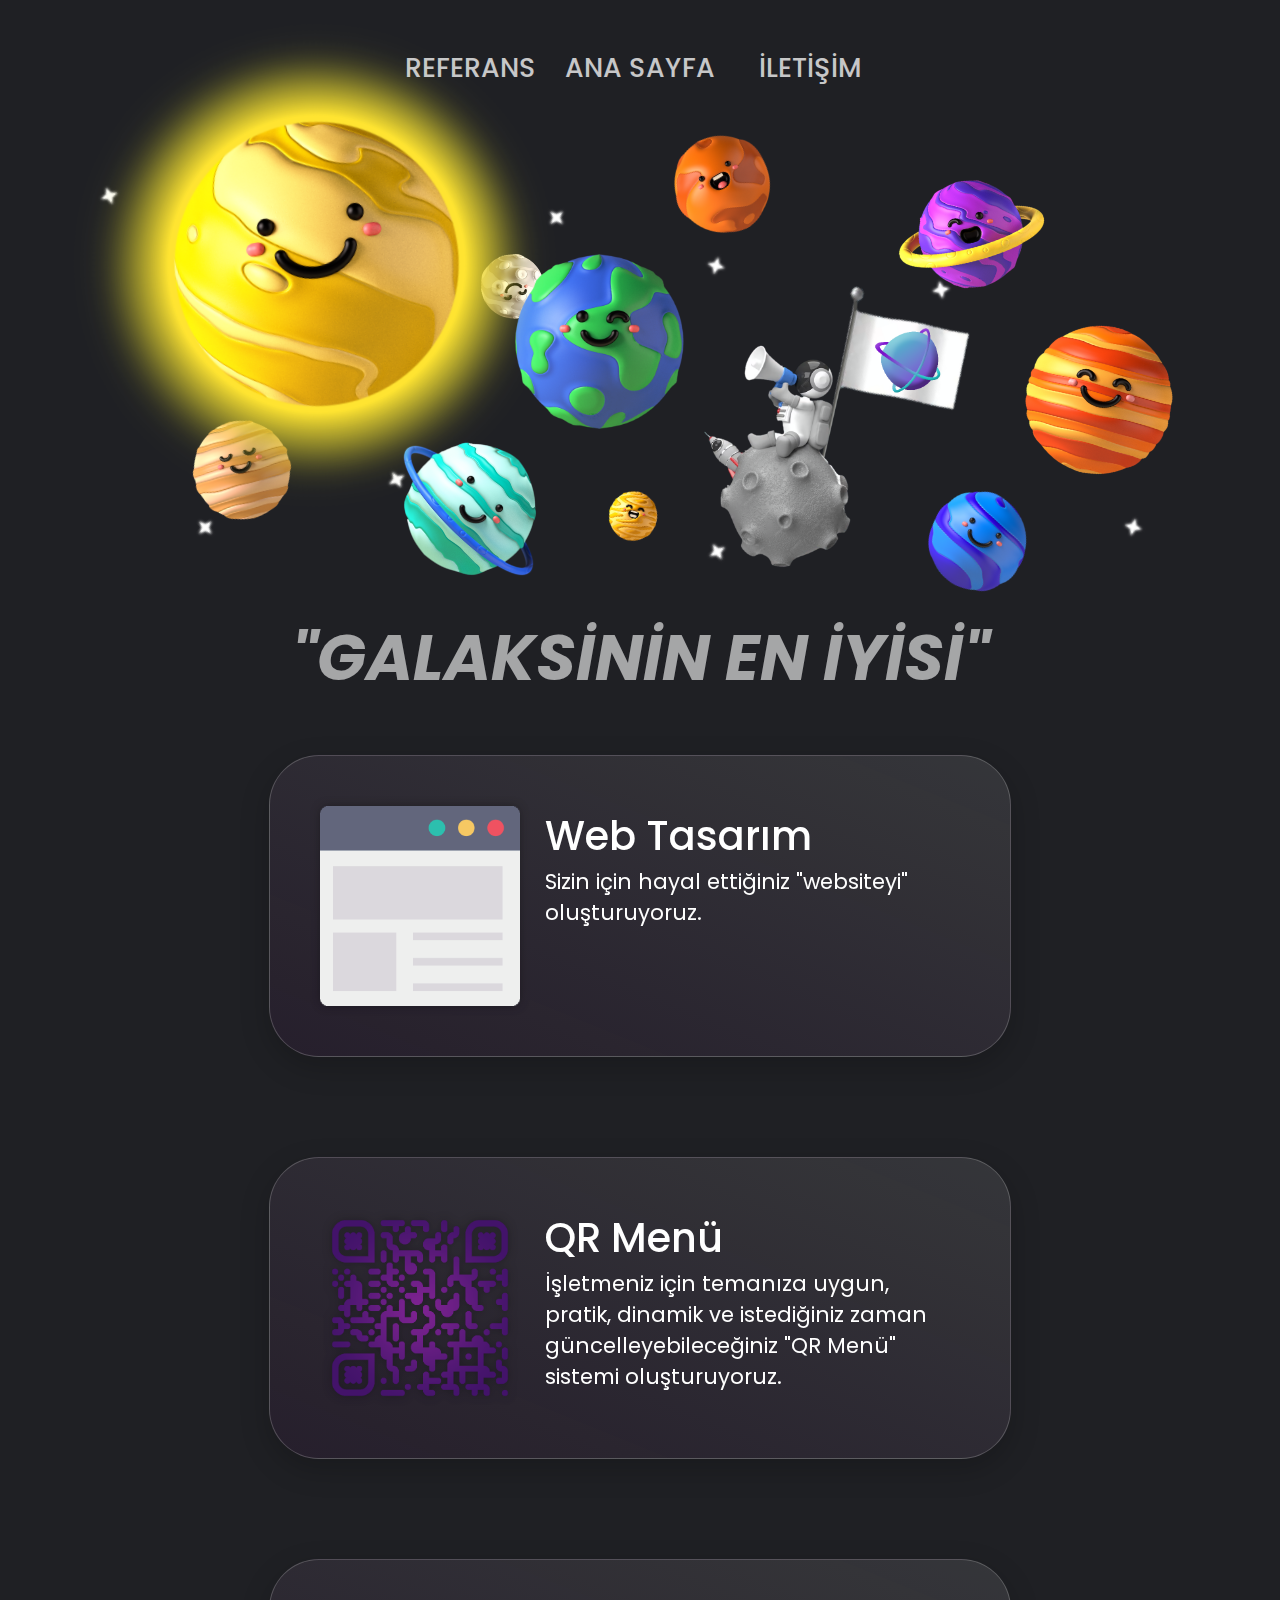
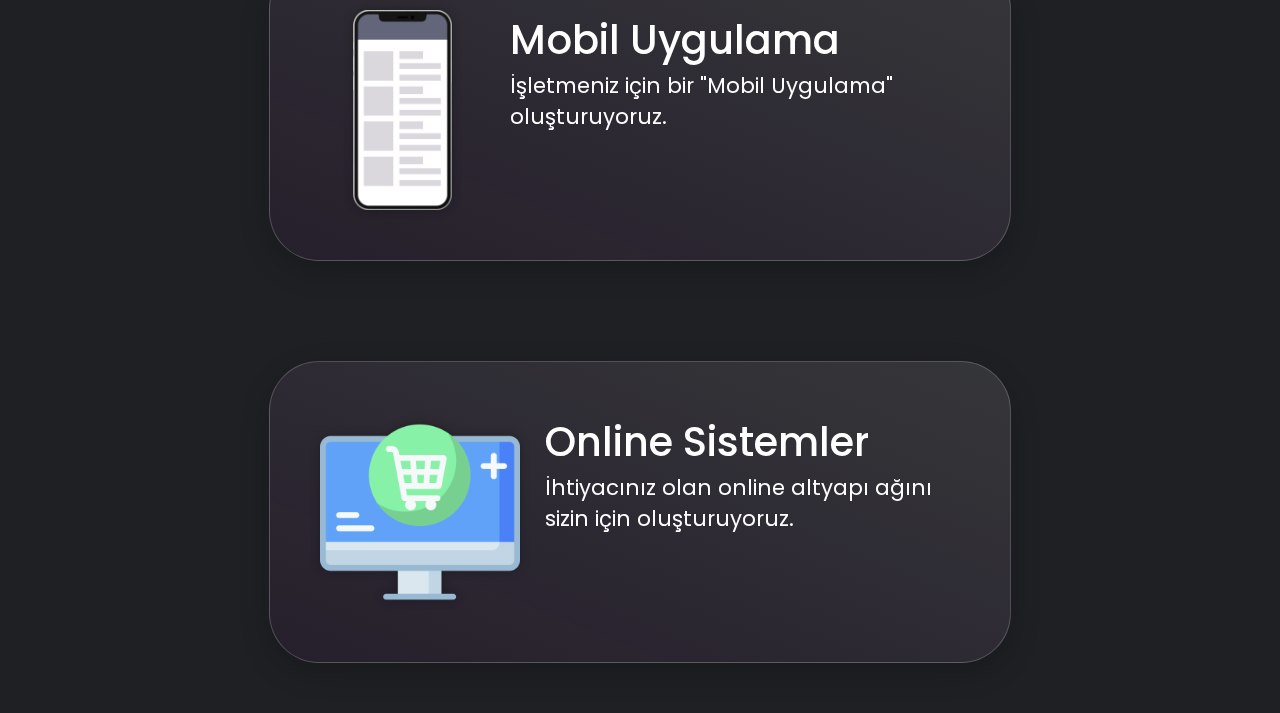
==== commit 9b4541dc: "Enhance responsive screen size" ====
--- a/index.html
+++ b/index.html
@@ -17,130 +17,109 @@
       <img
         class="planet star one"
         src="./public/planet_star.png"
-        parallaxScroll="1"
-        jiggleAmount="2"
-        />
+        parallaxScroll="0"
+      />
       <img
         class="planet star two"
         src="./public/planet_star.png"
-        parallaxScroll="2"
-        jiggleAmount="2"
-        />
+        parallaxScroll="0"
+      />
       <img
         class="planet star three"
         src="./public/planet_star.png"
-        parallaxScroll="3"
-        jiggleAmount="2"
-        />
+        parallaxScroll="0"
+      />
       <img
         class="planet star four"
         src="./public/planet_star.png"
-        parallaxScroll="4"
-        jiggleAmount="2"
-        />
+        parallaxScroll="0"
+      />
       <img
         class="planet star five"
         src="./public/planet_star.png"
-        parallaxScroll="5"
-        jiggleAmount="2"
-        />
+        parallaxScroll="0"
+      />
       <img
         class="planet star six"
         src="./public/planet_star.png"
-        parallaxScroll="6"
-        jiggleAmount="2"
-        />
+        parallaxScroll="0"
+      />
       <img
         class="planet star seven"
         src="./public/planet_star.png"
-        parallaxScroll="7"
-        jiggleAmount="2"
-        />
+        parallaxScroll="0"
+      />
       <img
         class="planet star eight"
         src="./public/planet_star.png"
-        parallaxScroll="8"
-        jiggleAmount="2"
-        />
+        parallaxScroll="0"
+      />
       <img
         class="planet star nine"
         src="./public/planet_star.png"
-        parallaxScroll="9"
-        jiggleAmount="2"
-        />
+        parallaxScroll="0"
+      />
       <img
         class="planet star ten"
         src="./public/planet_star.png"
-        parallaxScroll="10"
-        jiggleAmount="2"
-        />
+        parallaxScroll="0"
+      />
 
       <img
         class="planet jupiter"
         src="./public/planet_jupiter.png"
-        parallaxScroll="11"
-        jiggleAmount="2"
-        />
+        parallaxScroll="0"
+      />
+      <img
+        class="planet moon"
+        src="./public/planet_moon.png"
+        parallaxScroll="0"
+      />
       <img
         class="planet mars"
         src="./public/planet_mars.png"
-        parallaxScroll="12"
-        jiggleAmount="2"
-        />
+        parallaxScroll="0"
+      />
       <img
         class="planet saturn"
         src="./public/planet_saturn.png"
-        parallaxScroll="13"
-        jiggleAmount="2"
-        />
+        parallaxScroll="0"
+      />
       <img
         class="planet uranus"
         src="./public/planet_uranus.png"
-        parallaxScroll="14"
-        jiggleAmount="2"
-        />
+        parallaxScroll="0"
+      />
       <img
         class="planet venus"
         src="./public/planet_venus.png"
-        parallaxScroll="15"
-        jiggleAmount="2"
-        />
+        parallaxScroll="0"
+      />
       <img
         class="planet neptune"
         src="./public/planet_neptune.png"
-        parallaxScroll="16"
-        jiggleAmount="2"
-        />
+        parallaxScroll="0"
+      />
       <img
         class="planet mercury"
         src="./public/planet_mercury.png"
-        parallaxScroll="17"
-        jiggleAmount="2"
-        />
-      <img
-        class="planet moon"
-        src="./public/planet_moon.png"
-        parallaxScroll="27.5"
-        jiggleAmount="2"
-        />
+        parallaxScroll="0"
+      />
       <img
         class="planet earth"
         src="./public/planet_earth.png"
-        parallaxScroll="30"
-        jiggleAmount="2"
-        />
+        parallaxScroll="0"
+      />
       <img
         class="planet sun"
         src="./public/planet_sun.png"
-        parallaxScroll="25"
-        jiggleAmount="2"
-        />
+        parallaxScroll="0"
+      />
       <img
         class="planet astro"
         src="./public/planet_astro.png"
-        parallaxScroll="35"
-        jiggleAmount="2"
-        />
+        parallaxScroll="0"
+      />
     </div>
     <div class="motto">"GALAKSİNİN EN İYİSİ"</div>
     <div class="productbox">
@@ -191,5 +170,4 @@
       </div>
     </div>
   </body>
-  <script src="planets_parallax.js"></script>
 </html>
--- a/style.css
+++ b/style.css
@@ -10,7 +10,6 @@
   background: #1f2024;
   font-family: Poppins;
   color: white;
-  overflow-x: hidden;
 }
 
 .topbar {
@@ -44,7 +43,6 @@
 }
 
 .motto {
-  margin-top: 500px;
   user-select: none;
   font-size: 60pt;
   font-weight: 700;
@@ -54,11 +52,10 @@
 }
 
 .galaxy-container {
-  position: absolute;
+  position: relative;
   width: 100%;
   height: 475px;
   z-index: -1;
-  top: 0%;
 }
 
 .planet {
@@ -72,79 +69,75 @@
 .planet.astro {
   height: 300px;
   left: 52.5%;
-  top: 55%;
-  transition: 1s ease-out;
+  top: 30%;
 }
 
 .planet.sun {
   height: 500px;
   left: 5%;
-  top: 0%;
+  top: -25%;
   transform: rotate(-10deg);
-  transition: 1.5s ease-in-out;
 }
 
 .planet.earth {
   height: 175px;
   left: 40%;
-  top: 50%;
-  transition: 1.25s ease-out;
+  top: 25%;
 }
 
 .planet.moon {
   height: 65px;
   left: 37.5%;
-  top: 50%;
-  transform: rotate(-180deg);
-  transition: 1.1s ease-out;
+  top: 25%;
+  transform: rotate(-200deg);
 }
 
 .planet.mars {
   height: 100px;
-  left: 57.5%;
-  top: 35%;
+  left: 52.5%;
+  top: 0%;
   transform: rotate(-30deg);
 }
 
 .planet.saturn {
   height: 150px;
   left: 70%;
-  top: 30%;
+  top: 5%;
   transform: rotate(-15deg);
 }
 
 .planet.neptune {
   height: 100px;
   left: 72.5%;
-  top: 100%;
+  top: 75%;
   transform: rotate(30deg);
 }
 
 .planet.uranus {
   height: 175px;
   left: 30%;
-  top: 85%;
+  top: 60%;
   transform: rotate(45deg);
 }
 
 .planet.jupiter {
   height: 150px;
   left: 80%;
-  top: 65%;
+  top: 40%;
   transform: rotate(15deg);
 }
 
 .planet.venus {
   height: 50px;
   left: 47.5%;
-  top: 100%;
+  top: 75%;
   transform: rotate(15deg);
 }
 
 .planet.mercury {
   height: 100px;
   left: 15%;
-  top: 85%;
+  top: 60%;
   transform: rotate(-15deg);
 }
 
@@ -152,89 +145,88 @@
   transform: rotate(15deg);
   height: 25px;
   left: 55%;
-  top: 50%;
+  top: 25%;
 }
 .planet.star.two {
   transform: rotate(30deg);
   height: 25px;
   left: 45%;
-  top: 85%;
+  top: 50%;
 }
 
 .planet.star.three {
   transform: rotate(45deg);
   height: 25px;
-  left: 37.5%;
-  top: 35%;
+  left: 42.5%;
+  top: 15%;
 }
 
 .planet.star.four {
   transform: rotate(60deg);
   height: 25px;
   left: 30%;
-  top: 95%;
+  top: 70%;
 }
 
 .planet.star.five {
   transform: rotate(75deg);
   height: 25px;
   left: 32.5%;
-  top: 65%;
+  top: 40%;
 }
 
 .planet.star.six {
   transform: rotate(80deg);
   height: 25px;
   left: 72.5%;
-  top: 55%;
+  top: 30%;
 }
 
 .planet.star.seven {
   transform: rotate(105deg);
   height: 25px;
   left: 87.5%;
-  top: 105%;
+  top: 80%;
 }
 
 .planet.star.eight {
   transform: rotate(160deg);
   height: 25px;
   left: 7.5%;
-  top: 35%;
+  top: 10%;
 }
 
 .planet.star.nine {
   transform: rotate(135deg);
   height: 25px;
   left: 15%;
-  top: 105%;
+  top: 80%;
 }
 
 .planet.star.ten {
   transform: rotate(150deg);
   height: 25px;
   left: 55%;
-  top: 110%;
+  top: 85%;
 }
 
 .productbox {
   display: flex;
   flex-direction: column;
   align-items: center;
-  justify-content: center;
 }
 
 .product {
   display: flex;
   margin: 50px 0px;
   width: 50%;
-  backdrop-filter: blur(10px);
+  backdrop-filter: blur(50px);
   padding: 50px;
   border-radius: 50px;
   background-image: linear-gradient(
     to bottom left,
-    rgba(255, 255, 255, 0.2),
-    rgba(172, 15, 196, 0.1)
+    rgba(255, 255, 255, 0.1),
+    rgba(172, 15, 196, 0.05)
   );
   border: 1px solid rgba(255, 255, 255, 0.2);
   box-shadow: 0px 10px 30px rgba(0, 0, 0, 0.2);
@@ -396,155 +388,131 @@
   font-size: 24pt;
 }
 
-@media only screen and (max-width: 1080px) {
-  .planet.sun {
-    height: 400px;
-    top: 5%;
-    left: 0%;
-  }
-
+@media only screen and (max-width: 1280px) {
   .motto {
     font-size: 48pt;
-  }
-
-  .product {
-    flex-direction: column;
-    align-items: center;
-    text-align: center;
-  }
-
-  .producticonbox {
-    margin: 0px;
-    margin-bottom: 12px;
-  }
-
-  .cardouter {
-    margin: 20px 25px;
   }
 }
 
 @media only screen and (max-width: 768px) {
   .planet.sun {
     height: 400px;
-    top: 5%;
+    top: -10%;
     left: 50%;
     transform: translateX(-50%);
   }
 
   .planet.earth {
     height: 175px;
-    top: 75%;
+    top: 60%;
     left: 50%;
     transform: translateX(-50%);
   }
 
   .planet.moon {
     height: 60px;
-    top: 70%;
+    top: 55%;
     left: 30%;
   }
 
   .planet.astro {
-    height: 175px;
-    top: 75%;
+    height: 200px;
+    top: 40%;
     left: 50%;
   }
 
   .planet.mercury {
     height: 60px;
-    top: 20%;
+    top: 5%;
   }
 
   .planet.venus {
     height: 110px;
-    top: 57.5%;
+    top: 42.5%;
     left: 2.5%;
     transform: rotate(-15deg);
   }
 
   .planet.jupiter {
-    height: 110px;
-    top: 55%;
+    height: 120px;
+    top: 40%;
     left: 70%;
   }
 
   .planet.uranus {
     height: 180px;
-    top: 77.5%;
+    top: 62.5%;
     left: -10%;
     transform: rotate(-35deg);
   }
 
   .planet.mars {
-    height: 85px;
-    top: 92.5%;
+    height: 90px;
+    top: 77.5%;
     left: 75%;
     transform: rotate(15deg);
   }
 
   .planet.saturn {
-    height: 125px;
-    top: 20%;
-    left: 65%;
-    transform: rotate(15deg);
+    height: 130px;
   }
 
   .planet.neptune {
     height: 90px;
-    top: 35%;
+    top: 20%;
     left: 0%;
     transform: rotate(15deg);
   }
 
   .planet.star.one {
-    top: 20%;
+    top: 5%;
     left: 90%;
   }
 
   .planet.star.two {
-    top: 47.5%;
+    top: 32.5%;
     left: 85%;
     transform: rotate(-15deg);
   }
 
   .planet.star.three {
-    top: 85%;
+    top: 70%;
     left: 85%;
   }
 
   .planet.star.four {
-    top: 110%;
+    top: 95%;
     left: 75%;
   }
 
   .planet.star.five {
-    top: 105%;
+    top: 90%;
     left: 60%;
   }
 
   .planet.star.six {
-    top: 107.5%;
+    top: 92.5%;
     left: 25%;
   }
 
   .planet.star.seven {
-    top: 72.5%;
+    top: 57.5%;
     left: 60%;
   }
 
   .planet.star.eight {
-    top: 80%;
+    top: 65%;
     left: 25%;
     transform: rotate(30deg);
   }
 
   .planet.star.nine {
-    top: 57.5%;
+    top: 42.5%;
     left: 2.5%;
   }
 
   .planet.star.ten {
-    top: 25%;
+    top: 10%;
     left: 2.5%;
   }
 
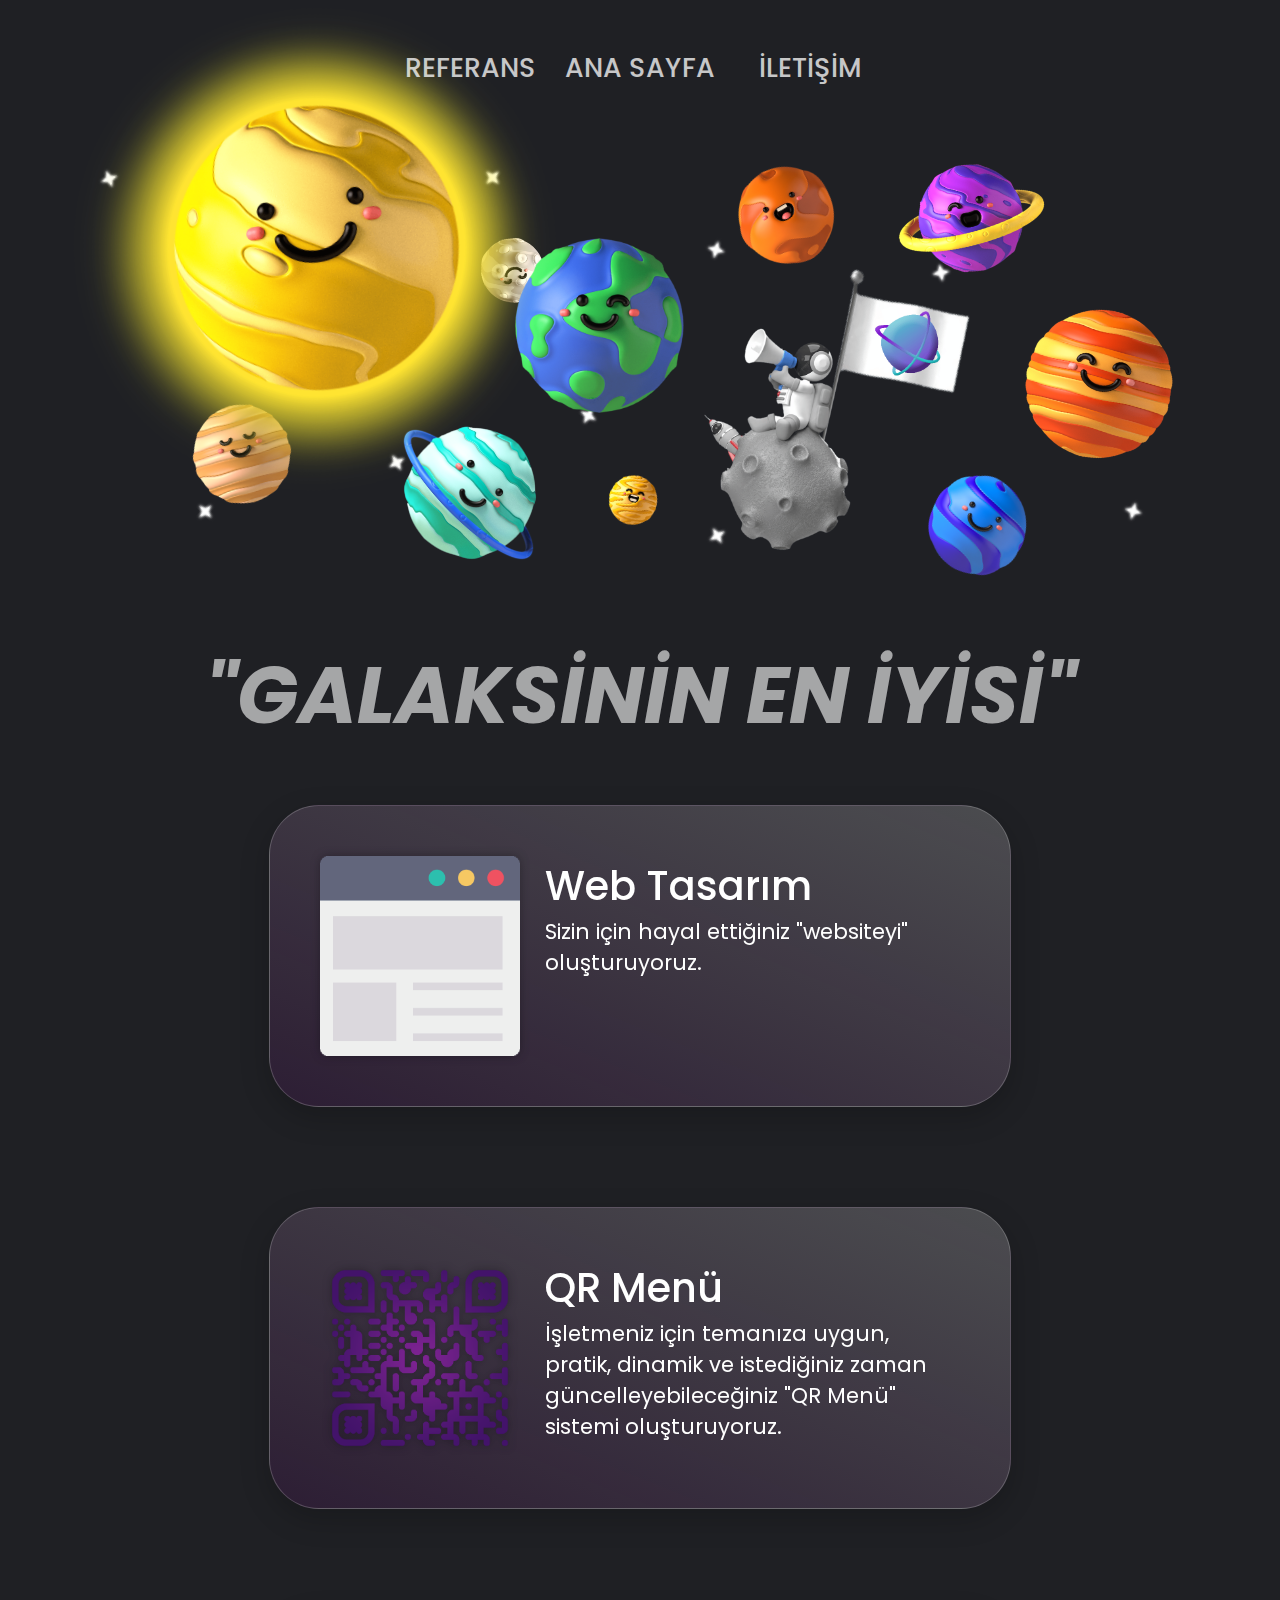
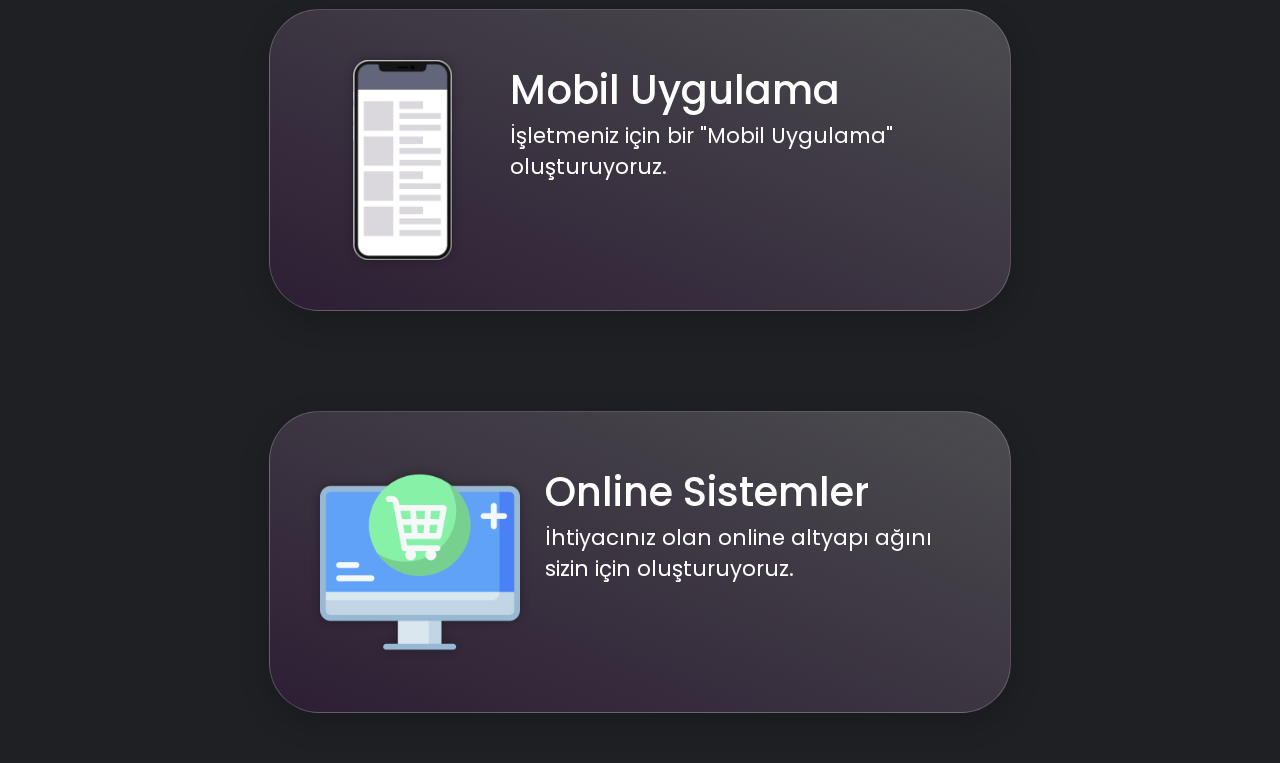
==== commit 192fec1c: "Decreased assets file size & added parallax values & planet locations fixed & fixed responsive scree" ====
--- a/index.html
+++ b/index.html
@@ -17,108 +17,108 @@
       <img
         class="planet star one"
         src="./public/planet_star.png"
-        parallaxScroll="0"
+        parallaxScroll="1"
       />
       <img
         class="planet star two"
         src="./public/planet_star.png"
-        parallaxScroll="0"
+        parallaxScroll="2"
       />
       <img
         class="planet star three"
         src="./public/planet_star.png"
-        parallaxScroll="0"
+        parallaxScroll="3"
       />
       <img
         class="planet star four"
         src="./public/planet_star.png"
-        parallaxScroll="0"
+        parallaxScroll="4"
       />
       <img
         class="planet star five"
         src="./public/planet_star.png"
-        parallaxScroll="0"
+        parallaxScroll="5"
       />
       <img
         class="planet star six"
         src="./public/planet_star.png"
-        parallaxScroll="0"
+        parallaxScroll="6"
       />
       <img
         class="planet star seven"
         src="./public/planet_star.png"
-        parallaxScroll="0"
+        parallaxScroll="7"
       />
       <img
         class="planet star eight"
         src="./public/planet_star.png"
-        parallaxScroll="0"
+        parallaxScroll="8"
       />
       <img
         class="planet star nine"
         src="./public/planet_star.png"
-        parallaxScroll="0"
+        parallaxScroll="9"
       />
       <img
         class="planet star ten"
         src="./public/planet_star.png"
-        parallaxScroll="0"
+        parallaxScroll="10"
       />
 
       <img
         class="planet jupiter"
         src="./public/planet_jupiter.png"
-        parallaxScroll="0"
+        parallaxScroll="11"
+      />
+      <img
+        class="planet mars"
+        src="./public/planet_mars.png"
+        parallaxScroll="12"
+      />
+      <img
+        class="planet saturn"
+        src="./public/planet_saturn.png"
+        parallaxScroll="13"
+      />
+      <img
+        class="planet uranus"
+        src="./public/planet_uranus.png"
+        parallaxScroll="14"
+      />
+      <img
+        class="planet venus"
+        src="./public/planet_venus.png"
+        parallaxScroll="15"
+      />
+      <img
+        class="planet neptune"
+        src="./public/planet_neptune.png"
+        parallaxScroll="16"
+      />
+      <img
+        class="planet mercury"
+        src="./public/planet_mercury.png"
+        parallaxScroll="17"
       />
       <img
         class="planet moon"
         src="./public/planet_moon.png"
-        parallaxScroll="0"
-      />
-      <img
-        class="planet mars"
-        src="./public/planet_mars.png"
-        parallaxScroll="0"
-      />
-      <img
-        class="planet saturn"
-        src="./public/planet_saturn.png"
-        parallaxScroll="0"
-      />
-      <img
-        class="planet uranus"
-        src="./public/planet_uranus.png"
-        parallaxScroll="0"
-      />
-      <img
-        class="planet venus"
-        src="./public/planet_venus.png"
-        parallaxScroll="0"
-      />
-      <img
-        class="planet neptune"
-        src="./public/planet_neptune.png"
-        parallaxScroll="0"
-      />
-      <img
-        class="planet mercury"
-        src="./public/planet_mercury.png"
-        parallaxScroll="0"
+        parallaxScroll="27.5"
       />
       <img
         class="planet earth"
         src="./public/planet_earth.png"
-        parallaxScroll="0"
+        parallaxScroll="30"
       />
       <img
         class="planet sun"
         src="./public/planet_sun.png"
-        parallaxScroll="0"
+        parallaxScroll="25"
       />
       <img
         class="planet astro"
         src="./public/planet_astro.png"
-        parallaxScroll="0"
+        parallaxScroll="35"
       />
     </div>
     <div class="motto">"GALAKSİNİN EN İYİSİ"</div>
@@ -170,4 +170,5 @@
       </div>
     </div>
   </body>
+  <script src="planets_parallax.js"></script>
 </html>
--- a/style.css
+++ b/style.css
@@ -10,6 +10,7 @@
   background: #1f2024;
   font-family: Poppins;
   color: white;
+  overflow-x: hidden;
 }
 
 .topbar {
@@ -43,6 +44,7 @@
 }
 
 .motto {
+  margin-top: 500px;
   user-select: none;
   font-size: 60pt;
   font-weight: 700;
@@ -52,10 +54,11 @@
 }
 
 .galaxy-container {
-  position: relative;
+  position: absolute;
   width: 100%;
   height: 475px;
   z-index: -1;
+  top: 0%;
 }
 
 .planet {
@@ -69,75 +72,79 @@
 .planet.astro {
   height: 300px;
   left: 52.5%;
-  top: 30%;
+  top: 55%;
+  transition: 1s ease-out;
 }
 
 .planet.sun {
   height: 500px;
   left: 5%;
-  top: -25%;
+  top: 0%;
   transform: rotate(-10deg);
+  transition: 1.5s ease-in-out;
 }
 
 .planet.earth {
   height: 175px;
   left: 40%;
-  top: 25%;
+  top: 50%;
+  transition: 1.25s ease-out;
 }
 
 .planet.moon {
   height: 65px;
   left: 37.5%;
-  top: 25%;
+  top: 50%;
   transform: rotate(-200deg);
+  transition: 1.1s ease-out;
 }
 
 .planet.mars {
   height: 100px;
-  left: 52.5%;
-  top: 0%;
+  left: 57.5%;
+  top: 35%;
   transform: rotate(-30deg);
 }
 
 .planet.saturn {
   height: 150px;
   left: 70%;
-  top: 5%;
+  top: 30%;
   transform: rotate(-15deg);
 }
 
 .planet.neptune {
   height: 100px;
   left: 72.5%;
-  top: 75%;
+  top: 100%;
   transform: rotate(30deg);
 }
 
 .planet.uranus {
   height: 175px;
   left: 30%;
-  top: 60%;
+  top: 85%;
   transform: rotate(45deg);
 }
 
 .planet.jupiter {
   height: 150px;
   left: 80%;
-  top: 40%;
+  top: 65%;
   transform: rotate(15deg);
 }
 
 .planet.venus {
   height: 50px;
   left: 47.5%;
-  top: 75%;
+  top: 100%;
   transform: rotate(15deg);
 }
 
 .planet.mercury {
   height: 100px;
   left: 15%;
-  top: 60%;
+  top: 85%;
   transform: rotate(-15deg);
 }
 
@@ -145,88 +152,89 @@
   transform: rotate(15deg);
   height: 25px;
   left: 55%;
-  top: 25%;
+  top: 50%;
 }
 .planet.star.two {
   transform: rotate(30deg);
   height: 25px;
   left: 45%;
-  top: 50%;
+  top: 85%;
 }
 
 .planet.star.three {
   transform: rotate(45deg);
   height: 25px;
-  left: 42.5%;
-  top: 15%;
+  left: 37.5%;
+  top: 35%;
 }
 
 .planet.star.four {
   transform: rotate(60deg);
   height: 25px;
   left: 30%;
-  top: 70%;
+  top: 95%;
 }
 
 .planet.star.five {
   transform: rotate(75deg);
   height: 25px;
   left: 32.5%;
-  top: 40%;
+  top: 65%;
 }
 
 .planet.star.six {
   transform: rotate(80deg);
   height: 25px;
   left: 72.5%;
-  top: 30%;
+  top: 55%;
 }
 
 .planet.star.seven {
   transform: rotate(105deg);
   height: 25px;
   left: 87.5%;
-  top: 80%;
+  top: 105%;
 }
 
 .planet.star.eight {
   transform: rotate(160deg);
   height: 25px;
   left: 7.5%;
-  top: 10%;
+  top: 35%;
 }
 
 .planet.star.nine {
   transform: rotate(135deg);
   height: 25px;
   left: 15%;
-  top: 80%;
+  top: 105%;
 }
 
 .planet.star.ten {
   transform: rotate(150deg);
   height: 25px;
   left: 55%;
-  top: 85%;
+  top: 110%;
 }
 
 .productbox {
   display: flex;
   flex-direction: column;
   align-items: center;
+  justify-content: center;
 }
 
 .product {
   display: flex;
   margin: 50px 0px;
   width: 50%;
-  backdrop-filter: blur(50px);
+  backdrop-filter: blur(10px);
   padding: 50px;
   border-radius: 50px;
   background-image: linear-gradient(
     to bottom left,
-    rgba(255, 255, 255, 0.1),
-    rgba(172, 15, 196, 0.05)
+    rgba(255, 255, 255, 0.2),
+    rgba(172, 15, 196, 0.1)
   );
   border: 1px solid rgba(255, 255, 255, 0.2);
   box-shadow: 0px 10px 30px rgba(0, 0, 0, 0.2);
@@ -388,131 +396,155 @@
   font-size: 24pt;
 }
 
-@media only screen and (max-width: 1280px) {
+@media only screen and (max-width: 1080px) {
+  .planet.sun {
+    height: 400px;
+    top: 5%;
+    left: 0%;
+  }
+
   .motto {
     font-size: 48pt;
+  }
+
+  .product {
+    flex-direction: column;
+    align-items: center;
+    text-align: center;
+  }
+
+  .producticonbox {
+    margin: 0px;
+    margin-bottom: 12px;
+  }
+
+  .cardouter {
+    margin: 20px 25px;
   }
 }
 
 @media only screen and (max-width: 768px) {
   .planet.sun {
     height: 400px;
-    top: -10%;
+    top: 5%;
     left: 50%;
     transform: translateX(-50%);
   }
 
   .planet.earth {
     height: 175px;
-    top: 60%;
+    top: 75%;
     left: 50%;
     transform: translateX(-50%);
   }
 
   .planet.moon {
     height: 60px;
-    top: 55%;
+    top: 70%;
     left: 30%;
   }
 
   .planet.astro {
-    height: 200px;
-    top: 40%;
+    height: 175px;
+    top: 75%;
     left: 50%;
   }
 
   .planet.mercury {
     height: 60px;
-    top: 5%;
+    top: 20%;
   }
 
   .planet.venus {
     height: 110px;
-    top: 42.5%;
+    top: 57.5%;
     left: 2.5%;
     transform: rotate(-15deg);
   }
 
   .planet.jupiter {
-    height: 120px;
-    top: 40%;
+    height: 110px;
+    top: 55%;
     left: 70%;
   }
 
   .planet.uranus {
     height: 180px;
-    top: 62.5%;
+    top: 77.5%;
     left: -10%;
     transform: rotate(-35deg);
   }
 
   .planet.mars {
-    height: 90px;
-    top: 77.5%;
+    height: 85px;
+    top: 92.5%;
     left: 75%;
     transform: rotate(15deg);
   }
 
   .planet.saturn {
-    height: 130px;
+    height: 125px;
+    top: 20%;
+    left: 65%;
+    transform: rotate(15deg);
   }
 
   .planet.neptune {
     height: 90px;
-    top: 20%;
+    top: 35%;
     left: 0%;
     transform: rotate(15deg);
   }
 
   .planet.star.one {
-    top: 5%;
+    top: 20%;
     left: 90%;
   }
 
   .planet.star.two {
-    top: 32.5%;
+    top: 47.5%;
     left: 85%;
     transform: rotate(-15deg);
   }
 
   .planet.star.three {
-    top: 70%;
+    top: 85%;
     left: 85%;
   }
 
   .planet.star.four {
-    top: 95%;
+    top: 110%;
     left: 75%;
   }
 
   .planet.star.five {
-    top: 90%;
+    top: 105%;
     left: 60%;
   }
 
   .planet.star.six {
-    top: 92.5%;
+    top: 107.5%;
     left: 25%;
   }
 
   .planet.star.seven {
-    top: 57.5%;
+    top: 72.5%;
     left: 60%;
   }
 
   .planet.star.eight {
-    top: 65%;
+    top: 80%;
     left: 25%;
     transform: rotate(30deg);
   }
 
   .planet.star.nine {
-    top: 42.5%;
+    top: 57.5%;
     left: 2.5%;
   }
 
   .planet.star.ten {
-    top: 10%;
+    top: 25%;
     left: 2.5%;
   }
 
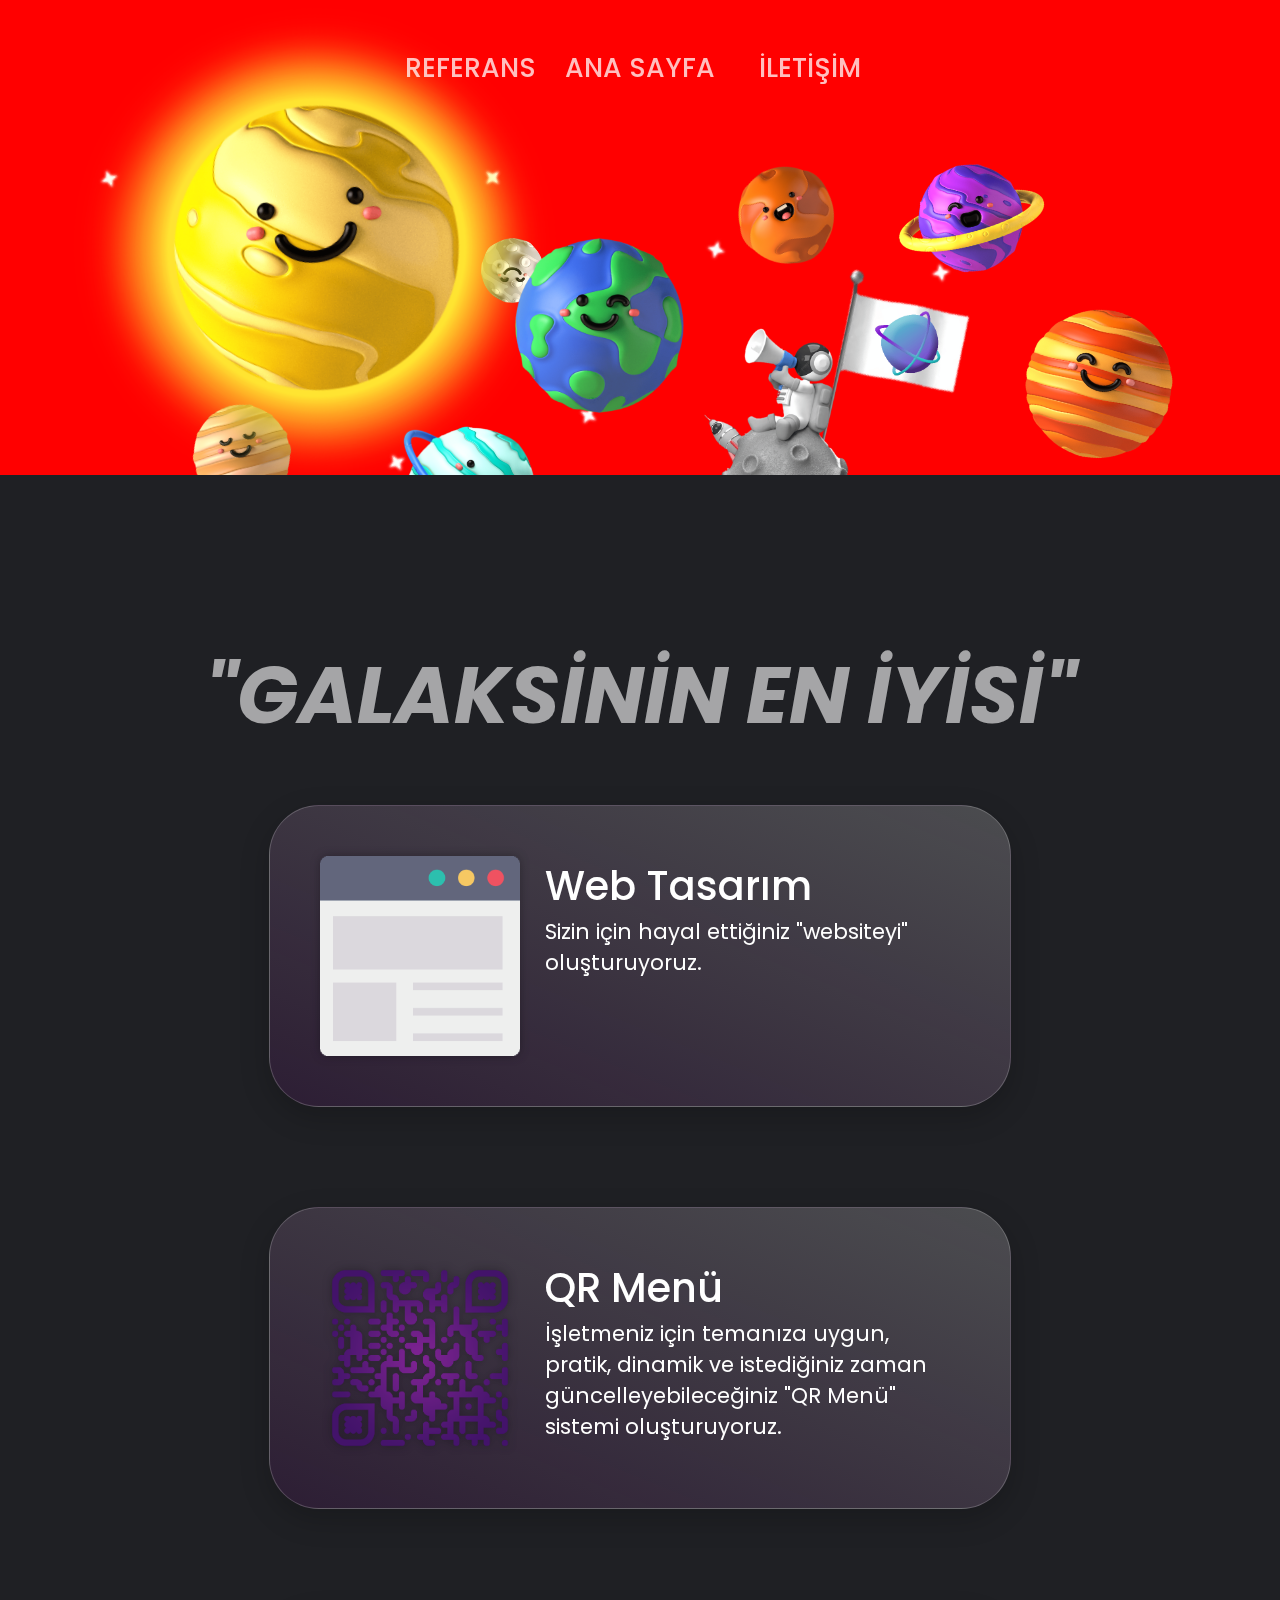
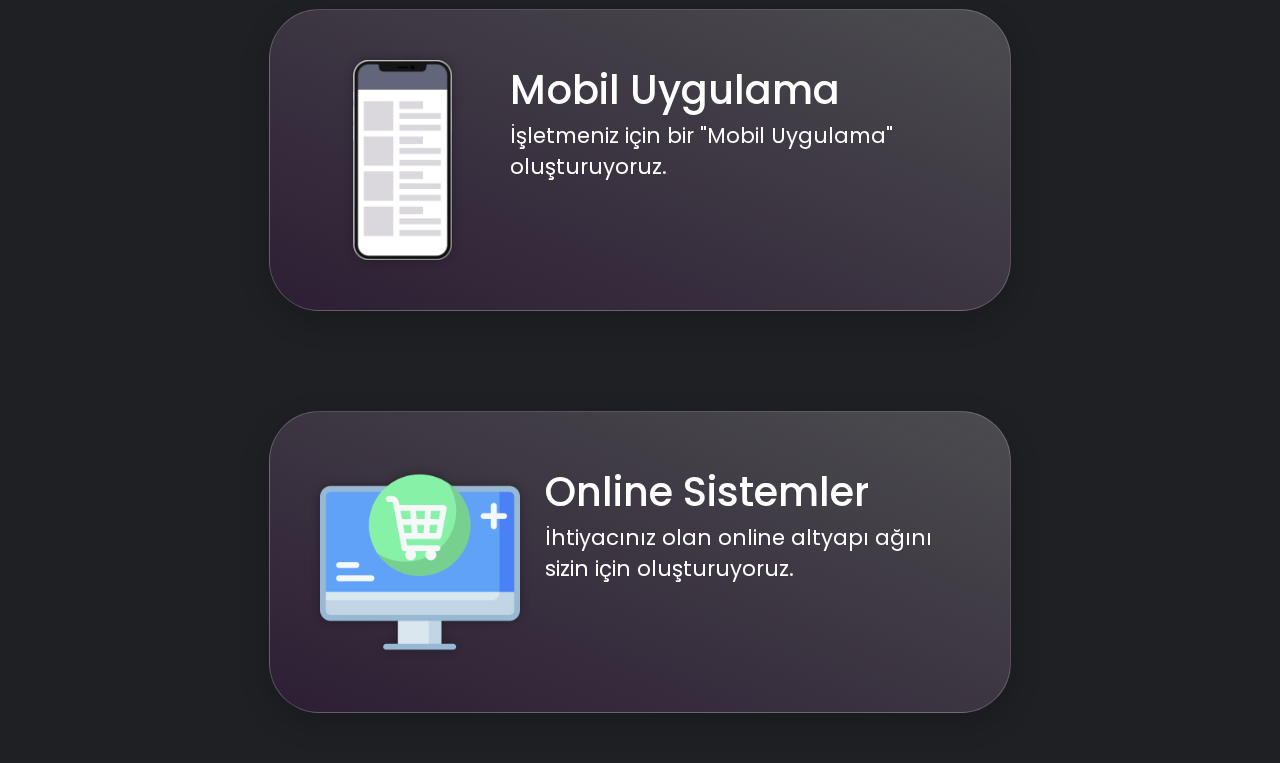
==== commit 4b3ece96: "merging somethings" ====
--- a/index.html
+++ b/index.html
@@ -18,107 +18,128 @@
         class="planet star one"
         src="./public/planet_star.png"
         parallaxScroll="1"
+        jiggleAmount="2"
       />
       <img
         class="planet star two"
         src="./public/planet_star.png"
         parallaxScroll="2"
+        jiggleAmount="2"
       />
       <img
         class="planet star three"
         src="./public/planet_star.png"
         parallaxScroll="3"
+        jiggleAmount="2"
       />
       <img
         class="planet star four"
         src="./public/planet_star.png"
         parallaxScroll="4"
+        jiggleAmount="2"
       />
       <img
         class="planet star five"
         src="./public/planet_star.png"
         parallaxScroll="5"
+        jiggleAmount="2"
       />
       <img
         class="planet star six"
         src="./public/planet_star.png"
         parallaxScroll="6"
+        jiggleAmount="2"
       />
       <img
         class="planet star seven"
         src="./public/planet_star.png"
         parallaxScroll="7"
+        jiggleAmount="2"
       />
       <img
         class="planet star eight"
         src="./public/planet_star.png"
         parallaxScroll="8"
+        jiggleAmount="2"
       />
       <img
         class="planet star nine"
         src="./public/planet_star.png"
         parallaxScroll="9"
+        jiggleAmount="2"
       />
       <img
         class="planet star ten"
         src="./public/planet_star.png"
         parallaxScroll="10"
+        jiggleAmount="2"
       />
 
       <img
         class="planet jupiter"
         src="./public/planet_jupiter.png"
         parallaxScroll="11"
+        jiggleAmount="2"
       />
       <img
         class="planet mars"
         src="./public/planet_mars.png"
         parallaxScroll="12"
+        jiggleAmount="2"
       />
       <img
         class="planet saturn"
         src="./public/planet_saturn.png"
         parallaxScroll="13"
+        jiggleAmount="2"
       />
       <img
         class="planet uranus"
         src="./public/planet_uranus.png"
         parallaxScroll="14"
+        jiggleAmount="2"
       />
       <img
         class="planet venus"
         src="./public/planet_venus.png"
         parallaxScroll="15"
+        jiggleAmount="2"
       />
       <img
         class="planet neptune"
         src="./public/planet_neptune.png"
         parallaxScroll="16"
+        jiggleAmount="2"
       />
       <img
         class="planet mercury"
         src="./public/planet_mercury.png"
         parallaxScroll="17"
+        jiggleAmount="2"
       />
       <img
         class="planet moon"
         src="./public/planet_moon.png"
         parallaxScroll="27.5"
+        jiggleAmount="2"
       />
       <img
         class="planet earth"
         src="./public/planet_earth.png"
         parallaxScroll="30"
+        jiggleAmount="2"
       />
       <img
         class="planet sun"
         src="./public/planet_sun.png"
         parallaxScroll="25"
+        jiggleAmount="2"
       />
       <img
         class="planet astro"
         src="./public/planet_astro.png"
-        parallaxScroll="35"
+        parallaxScroll="32.5"
+        jiggleAmount="2"
       />
     </div>
     <div class="motto">"GALAKSİNİN EN İYİSİ"</div>
--- a/style.css
+++ b/style.css
@@ -59,6 +59,10 @@
   height: 475px;
   z-index: -1;
   top: 0%;
+  background-color: red;
+
+  overflow-x: hidden;
+  overflow-y: scroll;
 }
 
 .planet {
@@ -95,7 +99,7 @@
   height: 65px;
   left: 37.5%;
   top: 50%;
-  transform: rotate(-200deg);
+  transform: rotate(-180deg);
   transition: 1.1s ease-out;
 }
 
@@ -282,8 +286,8 @@
   border-radius: 50px;
   background-image: linear-gradient(
     to bottom left,
-    rgba(255, 255, 255, 0.1),
-    rgba(172, 15, 196, 0.05)
+    rgba(255, 255, 255, 0.2),
+    rgba(172, 15, 196, 0.1)
   );
   border: 1px solid rgba(255, 255, 255, 0.2);
   box-shadow: 0px 10px 30px rgba(0, 0, 0, 0.2);
@@ -370,8 +374,8 @@
   border-radius: 50px;
   background-image: linear-gradient(
     to bottom left,
-    rgba(255, 255, 255, 0.1),
-    rgba(172, 15, 196, 0.05)
+    rgba(255, 255, 255, 0.2),
+    rgba(172, 15, 196, 0.1)
   );
   border: 1px solid rgba(255, 255, 255, 0.2);
   box-shadow: 0px 10px 30px rgba(0, 0, 0, 0.2);
@@ -463,7 +467,7 @@
   }
 
   .planet.jupiter {
-    height: 110px;
+    height: 250px;
     top: 55%;
     left: 70%;
   }
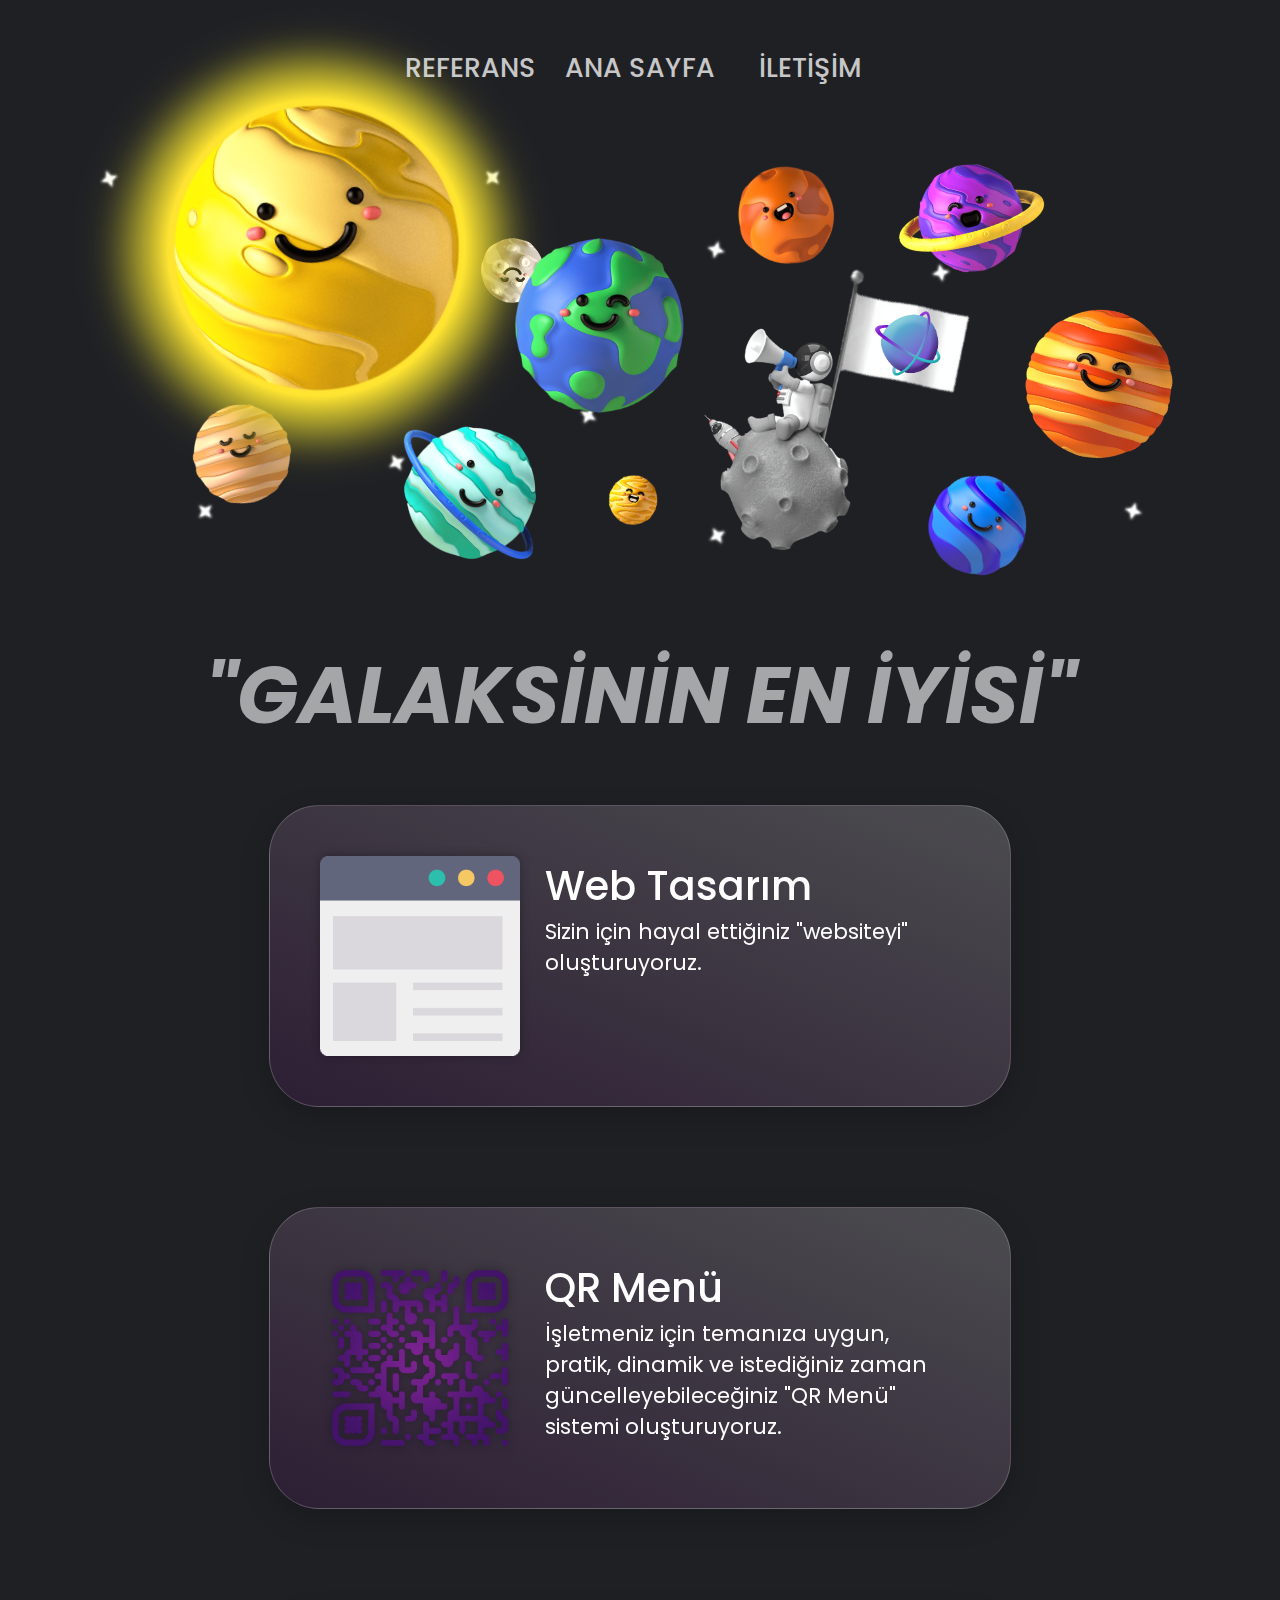
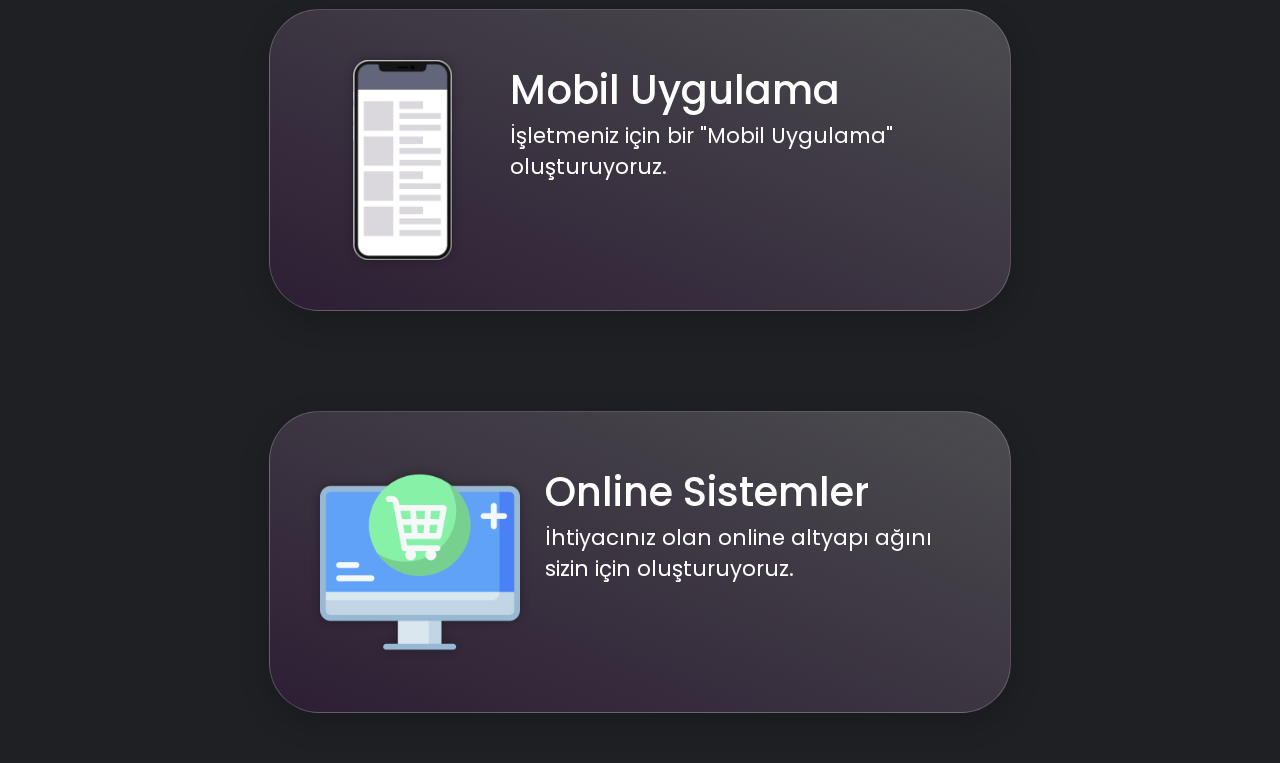
==== commit 38c706e9: "siktimv2" ====
--- a/index.html
+++ b/index.html
@@ -191,5 +191,5 @@
       </div>
     </div>
   </body>
-  <script src="planets_parallax.js"></script>
+  <!-- <script src="planets_parallax.js"></script> -->
 </html>
--- a/style.css
+++ b/style.css
@@ -54,15 +54,12 @@
 }
 
 .galaxy-container {
+  z-index: -1;
   position: absolute;
   width: 100%;
   height: 475px;
-  z-index: -1;
   top: 0%;
-  background-color: red;
-
-  overflow-x: hidden;
-  overflow-y: scroll;
+  overflow-x: clip;
 }
 
 .planet {
@@ -433,6 +430,7 @@
     top: 5%;
     left: 50%;
     transform: translateX(-50%);
+    transition: transform 0s;
   }
 
   .planet.earth {
@@ -440,6 +438,7 @@
     top: 75%;
     left: 50%;
     transform: translateX(-50%);
+    transition: transform 0s;
   }
 
   .planet.moon {
@@ -467,7 +466,7 @@
   }
 
   .planet.jupiter {
-    height: 250px;
+    height: 150px;
     top: 55%;
     left: 70%;
   }
